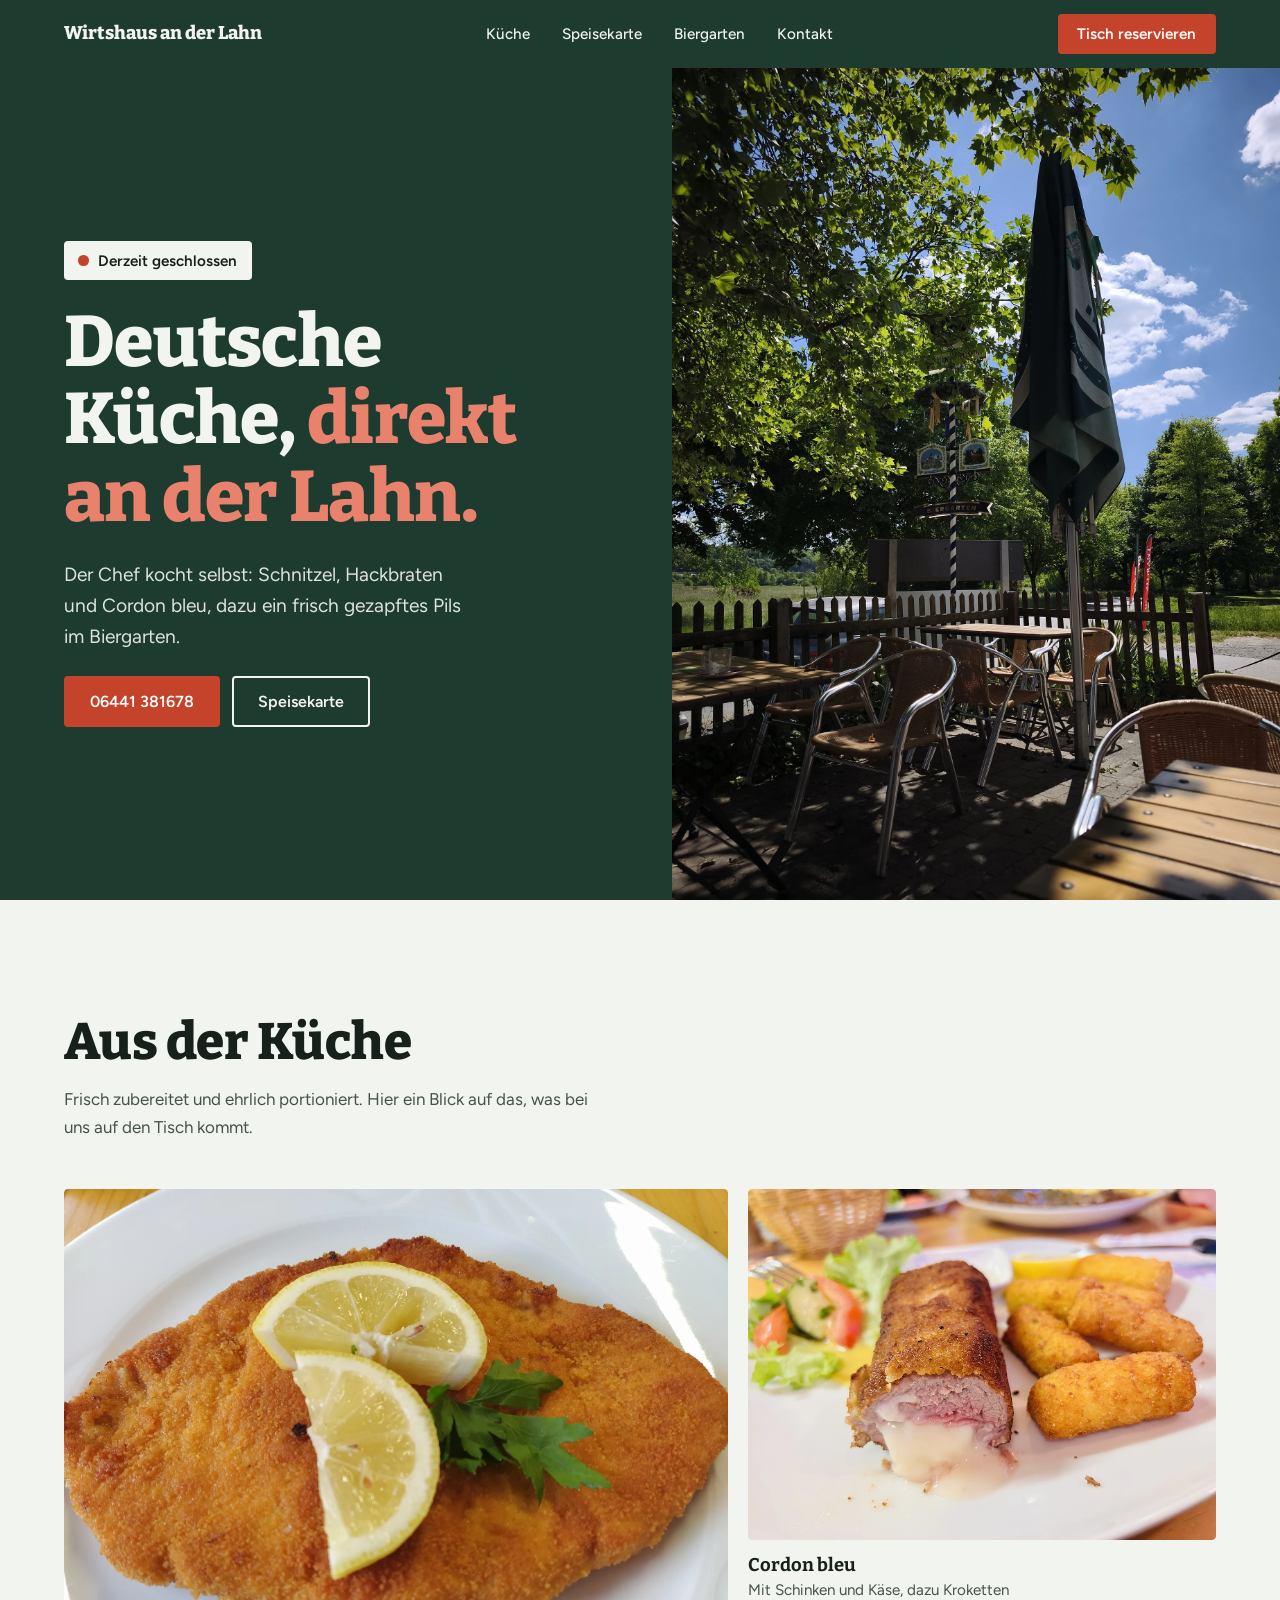
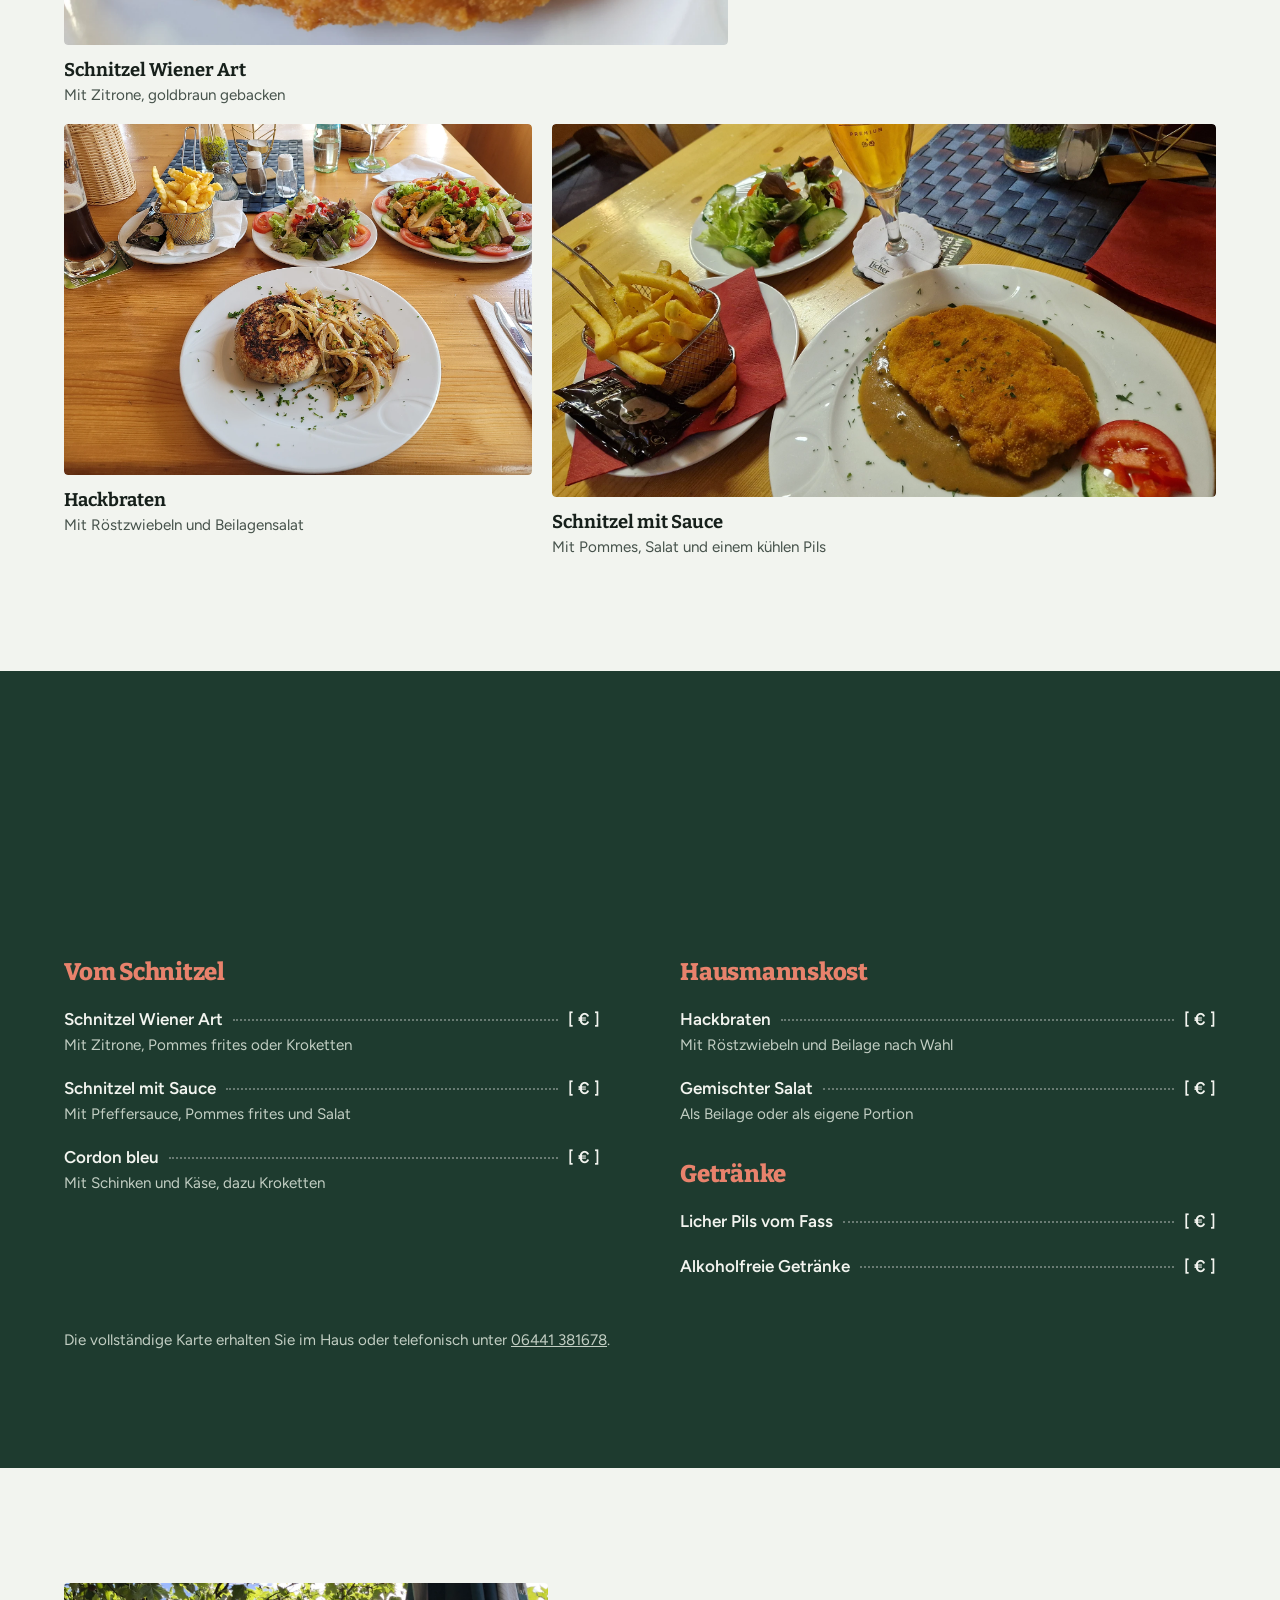
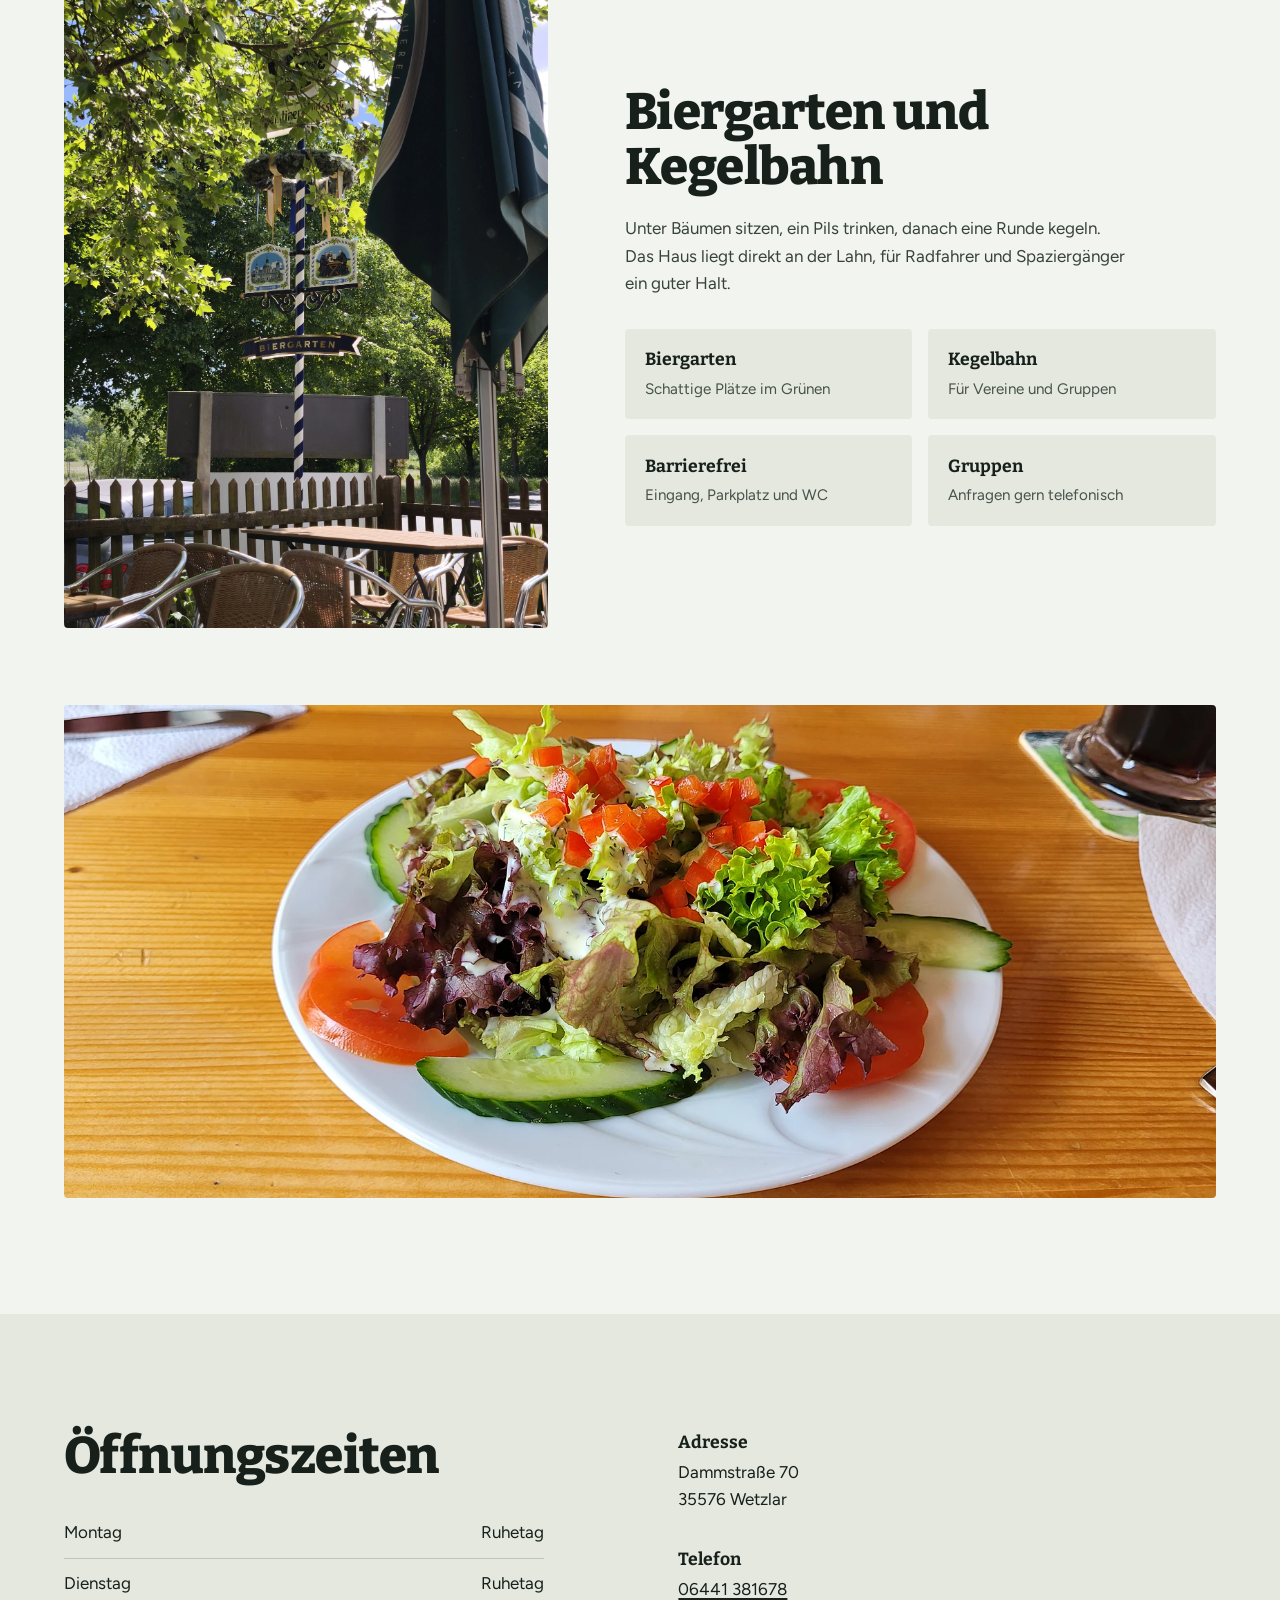
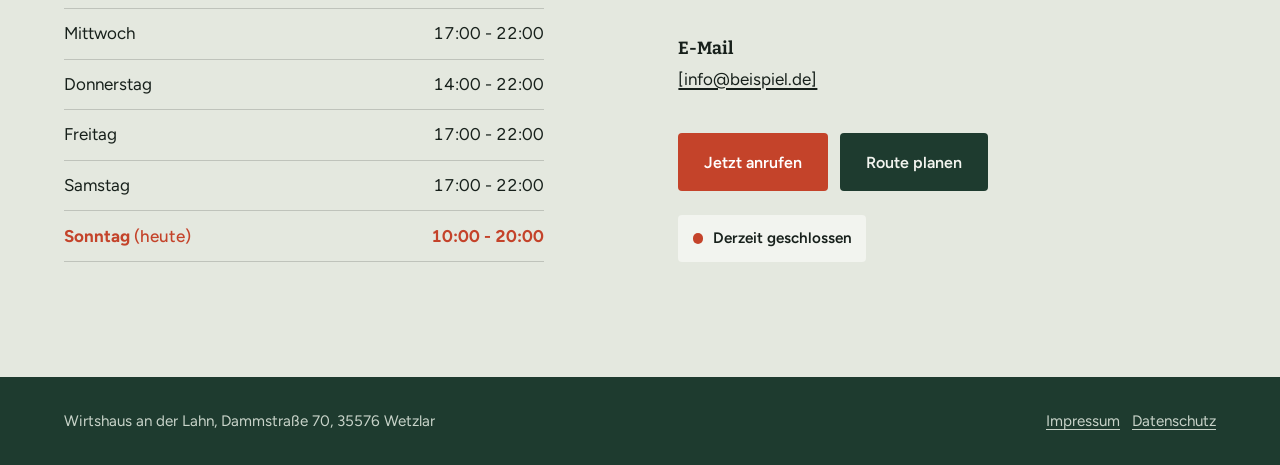
==== index.html @ 74ca462f "Vorschau-Website Wirtshaus an der Lahn Co-Authored-By: Claude Sonnet 5.5 <noreply@anthropic.com>" ====
<!DOCTYPE html>
<html lang="de">
<head>
<meta charset="utf-8">
<meta name="viewport" content="width=device-width, initial-scale=1">
<title>Wirtshaus an der Lahn | Wetzlar</title>
<meta name="description" content="Wirtshaus an der Lahn in Wetzlar: deutsche Küche, Schnitzel, Biergarten und Kegelbahn an der Dammstraße 70.">
<meta name="robots" content="noindex">
<link rel="preconnect" href="https://fonts.googleapis.com">
<link rel="preconnect" href="https://fonts.gstatic.com" crossorigin>
<link href="https://fonts.googleapis.com/css2?family=Bitter:wght@500;700;800&family=Figtree:wght@400;500;600&display=swap" rel="stylesheet">
<style>
:root{
  --tanne:#1E3B2F;
  --tanne-2:#27483A;
  --kalk:#F2F4EF;
  --kalk-2:#E4E8DF;
  --tinte:#17201B;
  --paprika:#C4432A;
  --paprika-hell:#E8826C;
  --linie:rgba(23,32,27,.18);
  --r:4px;
  --pad:clamp(1.25rem,5vw,4.5rem);
  --max:1320px;
}
*{box-sizing:border-box;margin:0;padding:0}
html{scroll-behavior:smooth;scroll-padding-top:76px}
body{font-family:'Figtree',system-ui,sans-serif;font-size:1.0625rem;line-height:1.6;color:var(--tinte);background:var(--kalk);-webkit-font-smoothing:antialiased;overflow-x:clip}
img{display:block;max-width:100%;height:auto}
a{color:inherit}
h1,h2,h3{font-family:'Bitter',Georgia,serif;font-weight:800;line-height:1.08;letter-spacing:-.01em}
.wrap{max-width:var(--max);margin:0 auto;padding-inline:var(--pad)}
:focus-visible{outline:3px solid var(--paprika);outline-offset:3px}

/* Kopfzeile */
.nav{position:fixed;inset:0 0 auto 0;z-index:50;background:var(--tanne);color:var(--kalk);height:68px;display:flex;align-items:center}
.nav .wrap{display:flex;align-items:center;justify-content:space-between;width:100%}
.brand{font-family:'Bitter',serif;font-weight:800;font-size:1.15rem;text-decoration:none;white-space:nowrap}
.nav ul{display:flex;gap:2rem;list-style:none}
.nav ul a{text-decoration:none;font-weight:500;font-size:.95rem;padding:.4rem 0;border-bottom:2px solid transparent}
.nav ul a:hover{border-color:var(--paprika-hell)}
.btn{display:inline-flex;align-items:center;gap:.5rem;font:600 1rem 'Figtree',sans-serif;text-decoration:none;white-space:nowrap;padding:.85rem 1.5rem;border-radius:var(--r);border:2px solid transparent;cursor:pointer;transition:transform .2s cubic-bezier(.16,1,.3,1),background-color .2s}
.btn:active{transform:translateY(1px) scale(.98)}
.btn-rot{background:var(--paprika);color:#fff}
.btn-rot:hover{background:#A9361F}
.btn-rand{border-color:currentColor;background:transparent}
.btn-rand:hover{background:rgba(255,255,255,.1)}
.btn-dunkel{background:var(--tanne);color:var(--kalk)}
.btn-dunkel:hover{background:var(--tanne-2)}
.nav .btn{padding:.55rem 1.1rem;font-size:.95rem}

/* Hero */
.hero{display:grid;grid-template-columns:1.05fr .95fr;min-height:100dvh;background:var(--tanne);color:var(--kalk);padding-top:68px}
.hero-text{display:flex;flex-direction:column;justify-content:center;gap:1.5rem;padding:3rem var(--pad) 3rem max(var(--pad),calc((100vw - var(--max))/2 + var(--pad)))}
.hero h1{font-size:clamp(2.6rem,5.6vw,5rem)}
.hero h1 em{font-style:normal;color:var(--paprika-hell)}
.hero p.lead{max-width:34ch;font-size:1.2rem;color:#DDE4DB}
.hero .cta{display:flex;flex-wrap:wrap;gap:.75rem}
.status{display:inline-flex;align-items:center;gap:.6rem;font-weight:600;font-size:.95rem;padding:.45rem .9rem;border-radius:var(--r);background:var(--kalk);color:var(--tinte);width:fit-content}
.status i{width:.65rem;height:.65rem;border-radius:50%;background:#7a7f7c}
.status.auf i{background:#1F8A4C}
.status.zu i{background:var(--paprika)}
.hero-bild{position:relative;min-height:60vh}
.hero-bild img{position:absolute;inset:0;width:100%;height:100%;object-fit:cover;object-position:50% 40%}

/* Sektionen */
section{padding-block:clamp(4rem,9vw,8rem)}
.kopf{max-width:40rem;margin-bottom:3rem}
.kopf h2{font-size:clamp(2rem,4vw,3.25rem)}
.kopf p{margin-top:1rem;color:#46524B;max-width:48ch}

/* Küche */
.kueche-grid{display:grid;grid-template-columns:repeat(12,1fr);gap:1.25rem}
.kueche-grid figure{margin:0}
.kueche-grid img{width:100%;height:100%;object-fit:cover;border-radius:var(--r)}
.k1{grid-column:1/8}
.k2{grid-column:8/13;margin-top:4rem}
.k3{grid-column:1/6}
.k4{grid-column:6/13;margin-top:-3rem}
.kueche-grid .bild{aspect-ratio:4/3;overflow:hidden;border-radius:var(--r)}
.k1 .bild{aspect-ratio:16/11}
.k4 .bild{aspect-ratio:16/9}
.kueche-grid figcaption{padding-top:.7rem;font-family:'Bitter',serif;font-weight:700;font-size:1.15rem}
.kueche-grid figcaption span{display:block;font:400 .95rem 'Figtree',sans-serif;color:#46524B}

/* Karte */
.karte{background:var(--tanne);color:var(--kalk)}
.karte .kopf p{color:#CBD5CB}
.karte-cols{display:grid;grid-template-columns:1fr 1fr;gap:3rem 5rem}
.karte h3{font-size:1.5rem;color:var(--paprika-hell);margin-bottom:1.25rem}
.karte ul{list-style:none;display:grid;gap:1.1rem}
.karte li{display:grid;grid-template-columns:auto 1fr auto;column-gap:.6rem;align-items:baseline}
.karte li b{font-weight:600}
.karte li .dots{border-bottom:2px dotted rgba(242,244,239,.35);transform:translateY(-4px)}
.karte li .preis{font-weight:600;white-space:nowrap}
.karte li small{grid-column:1/-1;color:#C2CEC3;font-size:.95rem}
.karte .hinweis{margin-top:3rem;color:#C2CEC3;font-size:.95rem}

/* Biergarten */
.draussen-grid{display:grid;grid-template-columns:.9fr 1.1fr;gap:clamp(2rem,6vw,6rem);align-items:center}
.draussen-grid img{width:100%;aspect-ratio:3/4;object-fit:cover;border-radius:var(--r)}
.draussen h2{font-size:clamp(2rem,4vw,3.25rem);margin-bottom:1.25rem}
.draussen p{max-width:46ch;color:#37433C}
.punkte{display:grid;grid-template-columns:1fr 1fr;gap:1rem;margin-top:2rem}
.punkte div{background:var(--kalk-2);padding:1.1rem 1.25rem;border-radius:var(--r)}
.punkte b{display:block;font-family:'Bitter',serif;font-size:1.1rem}
.punkte span{font-size:.95rem;color:#46524B}
.band{margin-top:clamp(3rem,6vw,5rem)}
.band img{width:100%;aspect-ratio:21/9;object-fit:cover;border-radius:var(--r)}

/* Kontakt */
.kontakt{background:var(--kalk-2)}
.kontakt-grid{display:grid;grid-template-columns:1fr 1fr;gap:clamp(2rem,6vw,6rem)}
.kontakt h2{font-size:clamp(2rem,4vw,3.25rem);margin-bottom:1.5rem}
.zeiten{width:100%;border-collapse:collapse;max-width:30rem}
.zeiten td{padding:.7rem 0;border-bottom:1px solid var(--linie)}
.zeiten td:last-child{text-align:right;font-variant-numeric:tabular-nums}
.zeiten tr.heute td{font-weight:700;color:var(--paprika)}
.zeiten tr.heute td:first-child::after{content:' (heute)';font-weight:500}
.adresse{font-style:normal;display:grid;gap:1.5rem}
.adresse .zeile b{display:block;font-family:'Bitter',serif;font-size:1.1rem;margin-bottom:.15rem}
.adresse a:not(.btn){text-decoration-thickness:2px;text-underline-offset:3px}
.adresse .cta{display:flex;flex-wrap:wrap;gap:.75rem;margin-top:.5rem}

footer{background:var(--tanne);color:#C8D3C9;padding-block:2rem;font-size:.95rem}
footer .wrap{display:flex;flex-wrap:wrap;gap:1rem 2rem;justify-content:space-between}
footer a{text-underline-offset:3px}

/* Rechtstexte als Overlay */
.legal{display:none;position:fixed;inset:0;z-index:80;background:var(--kalk);overflow:auto;padding:5rem var(--pad)}
.legal:target{display:block}
.legal article{max-width:44rem;margin:0 auto}
.legal h2{font-size:2rem;margin-bottom:1rem}
.legal p{margin-bottom:.9rem}
.legal .zu{position:fixed;top:1rem;right:var(--pad)}
.todo{background:#FFF1D6;border:2px dashed #B7791F;padding:.8rem 1rem;border-radius:var(--r);margin-bottom:1.25rem}

/* Bewegung */
@media (prefers-reduced-motion:no-preference){
  .rv{opacity:0;transform:translateY(24px);transition:opacity .7s cubic-bezier(.16,1,.3,1),transform .7s cubic-bezier(.16,1,.3,1)}
  .rv.an{opacity:1;transform:none}
}

@media (max-width:900px){
  .nav ul{display:none}
  .hero{grid-template-columns:1fr;min-height:0}
  .hero-text{padding:2.5rem var(--pad)}
  .hero-bild{min-height:0;aspect-ratio:4/5}
  .kueche-grid{display:flex;flex-direction:column;gap:2rem}
  .k2,.k4{margin-top:0}
  .karte-cols,.draussen-grid,.kontakt-grid{grid-template-columns:1fr}
  .draussen-grid img{aspect-ratio:4/5}
  .band img{aspect-ratio:16/9}
}
@media (max-width:480px){
  .punkte{grid-template-columns:1fr}
  .brand{font-size:1rem}
}
</style>
</head>
<body>

<header class="nav">
  <div class="wrap">
    <a class="brand" href="#top">Wirtshaus an der Lahn</a>
    <nav aria-label="Hauptnavigation">
      <ul>
        <li><a href="#kueche">Küche</a></li>
        <li><a href="#speisekarte">Speisekarte</a></li>
        <li><a href="#draussen">Biergarten</a></li>
        <li><a href="#kontakt">Kontakt</a></li>
      </ul>
    </nav>
    <a class="btn btn-rot" href="tel:+496441381678">Tisch reservieren</a>
  </div>
</header>

<main id="top">
  <section class="hero" style="padding-block:0;padding-top:68px">
    <div class="hero-text">
      <span class="status" data-live><i></i><span>Öffnungszeiten werden geladen</span></span>
      <h1>Deutsche Küche, <em>direkt an der Lahn.</em></h1>
      <p class="lead">Der Chef kocht selbst: Schnitzel, Hackbraten und Cordon bleu, dazu ein frisch gezapftes Pils im Biergarten.</p>
      <div class="cta">
        <a class="btn btn-rot" href="tel:+496441381678">06441 381678</a>
        <a class="btn btn-rand" href="#speisekarte">Speisekarte</a>
      </div>
    </div>
    <div class="hero-bild">
      <img src="images/biergarten-hero.webp" alt="Biergarten des Wirtshauses mit Maibaum, Sonnenschirm und Holztischen unter Bäumen" width="1800" height="2400" fetchpriority="high">
    </div>
  </section>

  <section id="kueche">
    <div class="wrap">
      <div class="kopf rv">
        <h2>Aus der Küche</h2>
        <p>Frisch zubereitet und ehrlich portioniert. Hier ein Blick auf das, was bei uns auf den Tisch kommt.</p>
      </div>
      <div class="kueche-grid">
        <figure class="k1 rv"><div class="bild"><img src="images/schnitzel-zitrone.webp" alt="Paniertes Schnitzel mit Zitrone und Petersilie" width="1700" height="1275" loading="lazy"></div>
          <figcaption>Schnitzel Wiener Art<span>Mit Zitrone, goldbraun gebacken</span></figcaption></figure>
        <figure class="k2 rv"><div class="bild"><img src="images/cordon-bleu.webp" alt="Cordon bleu mit Kroketten und Salat" width="1700" height="1275" loading="lazy"></div>
          <figcaption>Cordon bleu<span>Mit Schinken und Käse, dazu Kroketten</span></figcaption></figure>
        <figure class="k3 rv"><div class="bild"><img src="images/hackbraten.webp" alt="Hackbraten mit Röstzwiebeln, Pommes und Salat" width="1700" height="1275" loading="lazy"></div>
          <figcaption>Hackbraten<span>Mit Röstzwiebeln und Beilagensalat</span></figcaption></figure>
        <figure class="k4 rv"><div class="bild"><img src="images/tisch.webp" alt="Gedeckter Holztisch mit Schnitzel in Sauce, Pommes, Salat und Pils" width="1900" height="1070" loading="lazy"></div>
          <figcaption>Schnitzel mit Sauce<span>Mit Pommes, Salat und einem kühlen Pils</span></figcaption></figure>
      </div>
    </div>
  </section>

  <section id="speisekarte" class="karte">
    <div class="wrap">
      <div class="kopf rv">
        <h2>Speisekarte</h2>
        <p>Ein Auszug aus der Karte. Preise und Tagesgerichte tragen wir nach der aktuellen Karte ein.</p>
      </div>
      <div class="karte-cols">
        <div class="rv">
          <h3>Vom Schnitzel</h3>
          <ul>
            <li><b>Schnitzel Wiener Art</b><span class="dots"></span><span class="preis">[ € ]</span><small>Mit Zitrone, Pommes frites oder Kroketten</small></li>
            <li><b>Schnitzel mit Sauce</b><span class="dots"></span><span class="preis">[ € ]</span><small>Mit Pfeffersauce, Pommes frites und Salat</small></li>
            <li><b>Cordon bleu</b><span class="dots"></span><span class="preis">[ € ]</span><small>Mit Schinken und Käse, dazu Kroketten</small></li>
          </ul>
        </div>
        <div class="rv">
          <h3>Hausmannskost</h3>
          <ul>
            <li><b>Hackbraten</b><span class="dots"></span><span class="preis">[ € ]</span><small>Mit Röstzwiebeln und Beilage nach Wahl</small></li>
            <li><b>Gemischter Salat</b><span class="dots"></span><span class="preis">[ € ]</span><small>Als Beilage oder als eigene Portion</small></li>
          </ul>
          <h3 style="margin-top:2.25rem">Getränke</h3>
          <ul>
            <li><b>Licher Pils vom Fass</b><span class="dots"></span><span class="preis">[ € ]</span></li>
            <li><b>Alkoholfreie Getränke</b><span class="dots"></span><span class="preis">[ € ]</span></li>
          </ul>
        </div>
      </div>
      <p class="hinweis rv">Die vollständige Karte erhalten Sie im Haus oder telefonisch unter <a href="tel:+496441381678">06441 381678</a>.</p>
    </div>
  </section>

  <section id="draussen" class="draussen">
    <div class="wrap">
      <div class="draussen-grid">
        <div class="rv"><img src="images/biergarten-maibaum.webp" alt="Maibaum im Biergarten unter grünen Bäumen" width="1400" height="1867" loading="lazy"></div>
        <div class="rv">
          <h2>Biergarten und Kegelbahn</h2>
          <p>Unter Bäumen sitzen, ein Pils trinken, danach eine Runde kegeln. Das Haus liegt direkt an der Lahn, für Radfahrer und Spaziergänger ein guter Halt.</p>
          <div class="punkte">
            <div><b>Biergarten</b><span>Schattige Plätze im Grünen</span></div>
            <div><b>Kegelbahn</b><span>Für Vereine und Gruppen</span></div>
            <div><b>Barrierefrei</b><span>Eingang, Parkplatz und WC</span></div>
            <div><b>Gruppen</b><span>Anfragen gern telefonisch</span></div>
          </div>
        </div>
      </div>
      <div class="band rv"><img src="images/salat.webp" alt="Frischer gemischter Salat auf einem Holztisch" width="1700" height="766" loading="lazy"></div>
    </div>
  </section>

  <section id="kontakt" class="kontakt">
    <div class="wrap kontakt-grid">
      <div class="rv">
        <h2>Öffnungszeiten</h2>
        <table class="zeiten" id="zeiten">
          <tr data-day="1"><td>Montag</td><td>Ruhetag</td></tr>
          <tr data-day="2"><td>Dienstag</td><td>Ruhetag</td></tr>
          <tr data-day="3" data-slots="17:00-22:00"><td>Mittwoch</td><td>17:00 - 22:00</td></tr>
          <tr data-day="4" data-slots="14:00-22:00"><td>Donnerstag</td><td>14:00 - 22:00</td></tr>
          <tr data-day="5" data-slots="17:00-22:00"><td>Freitag</td><td>17:00 - 22:00</td></tr>
          <tr data-day="6" data-slots="17:00-22:00"><td>Samstag</td><td>17:00 - 22:00</td></tr>
          <tr data-day="0" data-slots="10:00-20:00"><td>Sonntag</td><td>10:00 - 20:00</td></tr>
        </table>
      </div>
      <address class="adresse rv">
        <div class="zeile"><b>Adresse</b>Dammstraße 70<br>35576 Wetzlar</div>
        <div class="zeile"><b>Telefon</b><a href="tel:+496441381678">06441 381678</a></div>
        <div class="zeile"><b>E-Mail</b><a href="mailto:[info@beispiel.de]">[info@beispiel.de]</a></div>
        <div class="cta">
          <a class="btn btn-rot" href="tel:+496441381678">Jetzt anrufen</a>
          <a class="btn btn-dunkel" href="https://www.google.com/maps/search/?api=1&query=Wirtshaus+an+der+Lahn+Dammstra%C3%9Fe+70+35576+Wetzlar" target="_blank" rel="noopener">Route planen</a>
        </div>
        <span class="status" data-live><i></i><span>Öffnungszeiten werden geladen</span></span>
      </address>
    </div>
  </section>
</main>

<footer>
  <div class="wrap">
    <span>Wirtshaus an der Lahn, Dammstraße 70, 35576 Wetzlar</span>
    <span><a href="#impressum">Impressum</a> &nbsp; <a href="#datenschutz">Datenschutz</a></span>
  </div>
</footer>

<div class="legal" id="impressum">
  <a class="btn btn-dunkel zu" href="#top">Schließen</a>
  <article>
    <h2>Impressum</h2>
    <p class="todo">Platzhalter. Angaben vom Betreiber einsetzen.</p>
    <p>Wirtshaus an der Lahn<br>[Inhaber / Betreiber]<br>Dammstraße 70<br>35576 Wetzlar</p>
    <p>Telefon: 06441 381678<br>E-Mail: [E-Mail]</p>
    <p>Umsatzsteuer-ID: [USt-IdNr.]</p>
  </article>
</div>
<div class="legal" id="datenschutz">
  <a class="btn btn-dunkel zu" href="#top">Schließen</a>
  <article>
    <h2>Datenschutz</h2>
    <p class="todo">Platzhalter. Vor Veröffentlichung rechtlich prüfen lassen.</p>
    <p>Diese Seite setzt keine Cookies, bindet keine Karten oder Social-Media-Inhalte ein und nutzt keine Analyse-Werkzeuge. Schriften werden von Google Fonts geladen, dabei wird Ihre IP-Adresse an Google übertragen.</p>
    <p>Verantwortlich: [Inhaber / Betreiber], Dammstraße 70, 35576 Wetzlar.</p>
  </article>
</div>

<script>
(function(){
  var rows=document.querySelectorAll('#zeiten tr[data-day]');
  var now=new Date(), day=now.getDay(), mins=now.getHours()*60+now.getMinutes();
  function toMin(s){var p=s.split(':');return +p[0]*60+ +p[1];}
  var offen=false, bis='';
  rows.forEach(function(r){
    if(+r.dataset.day!==day)return;
    r.classList.add('heute');
    (r.dataset.slots||'').split(',').filter(Boolean).forEach(function(s){
      var a=s.split('-');
      if(mins>=toMin(a[0])&&mins<toMin(a[1])){offen=true;bis=a[1];}
    });
  });
  document.querySelectorAll('[data-live]').forEach(function(el){
    el.classList.add(offen?'auf':'zu');
    el.querySelector('span').textContent=offen?('Jetzt geöffnet, bis '+bis+' Uhr'):'Derzeit geschlossen';
  });
  var io=new IntersectionObserver(function(es){
    es.forEach(function(e){if(e.isIntersecting){e.target.classList.add('an');io.unobserve(e.target);}});
  },{threshold:.12});
  document.querySelectorAll('.rv').forEach(function(el){io.observe(el);});
})();
</script>
</body>
</html>
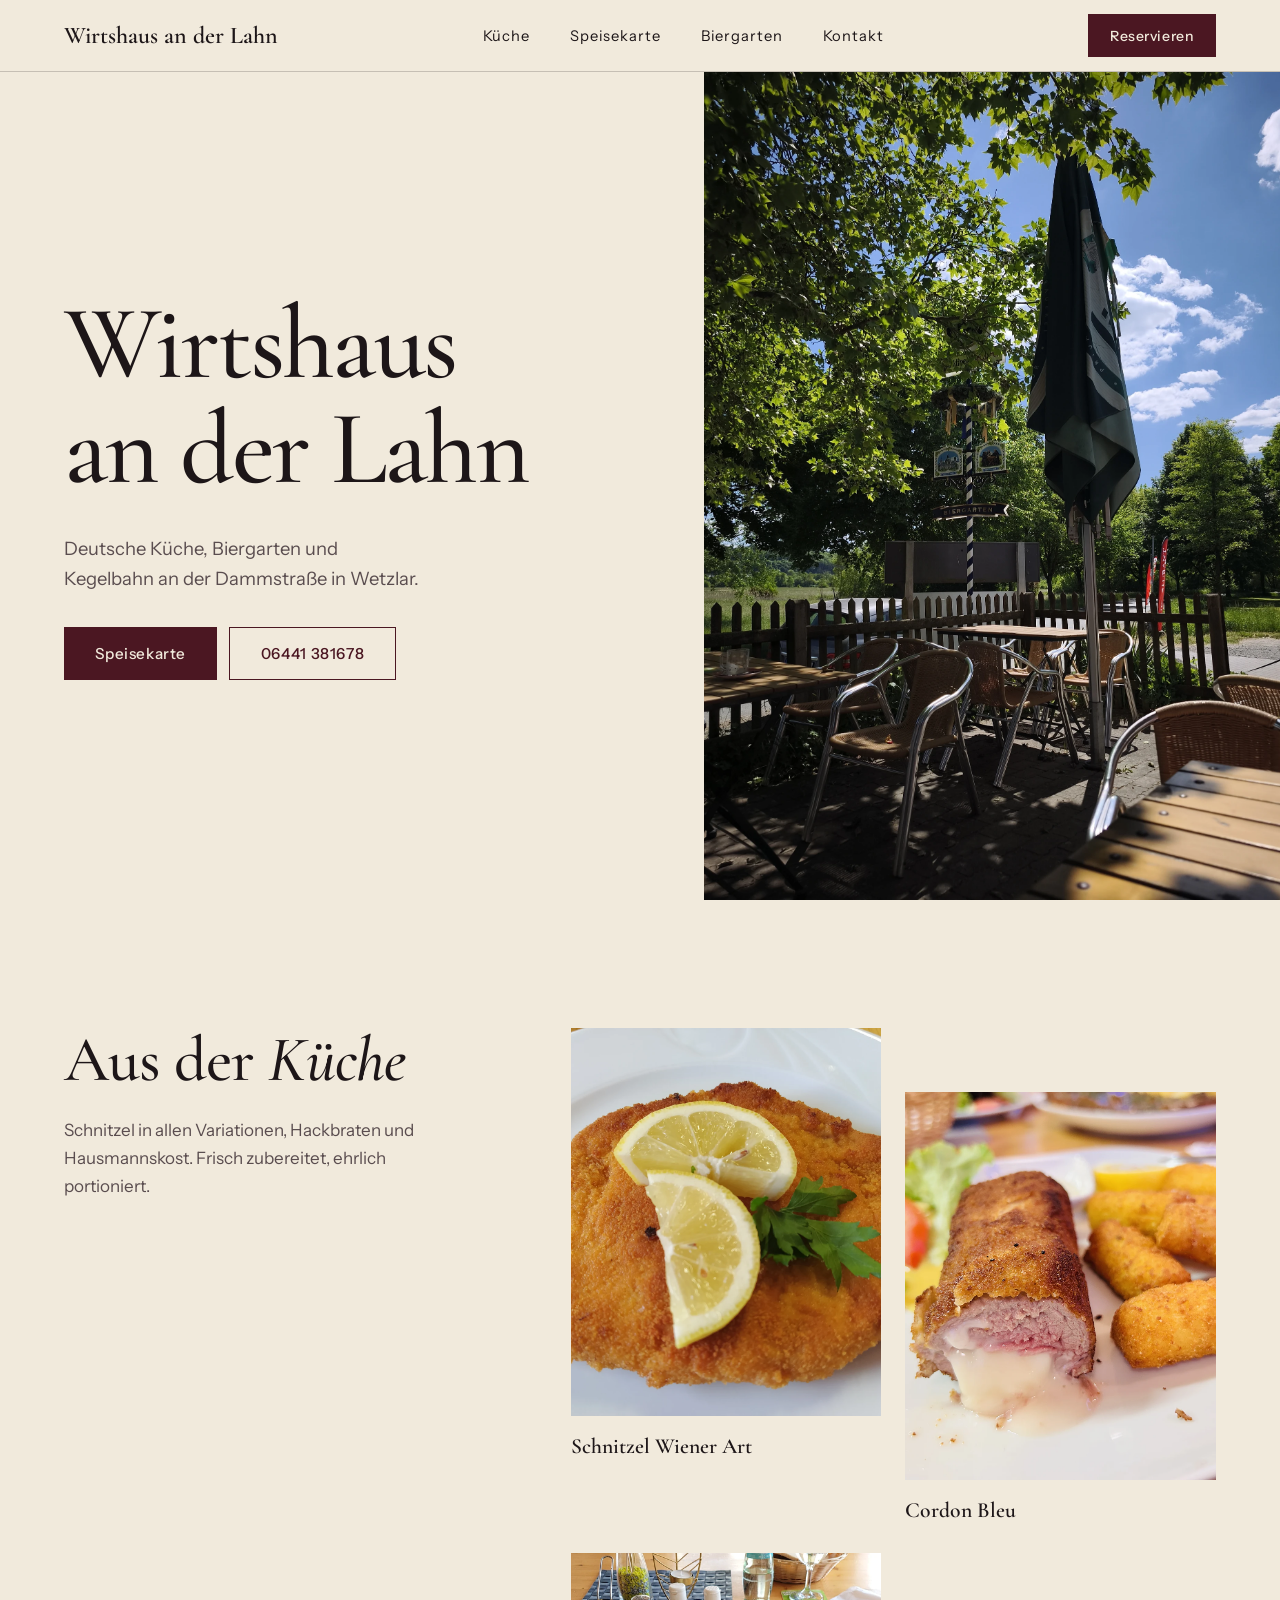
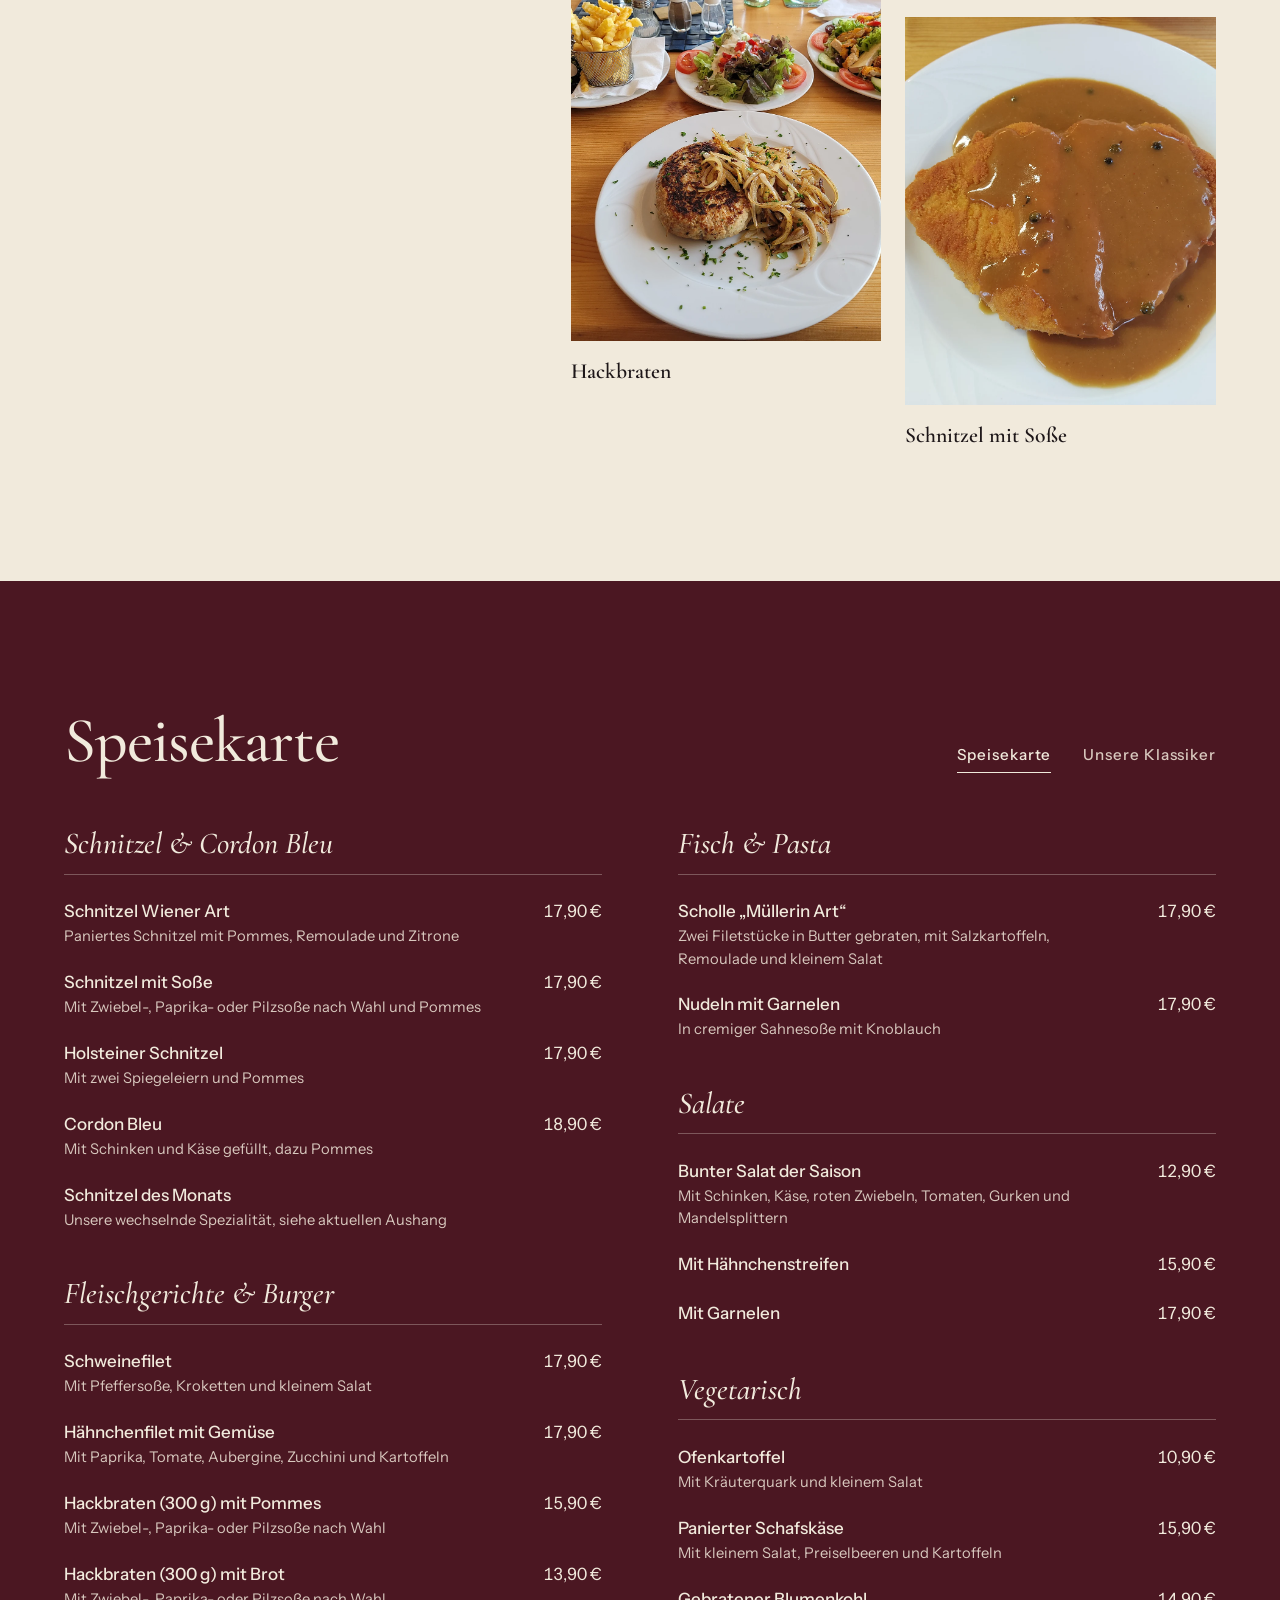
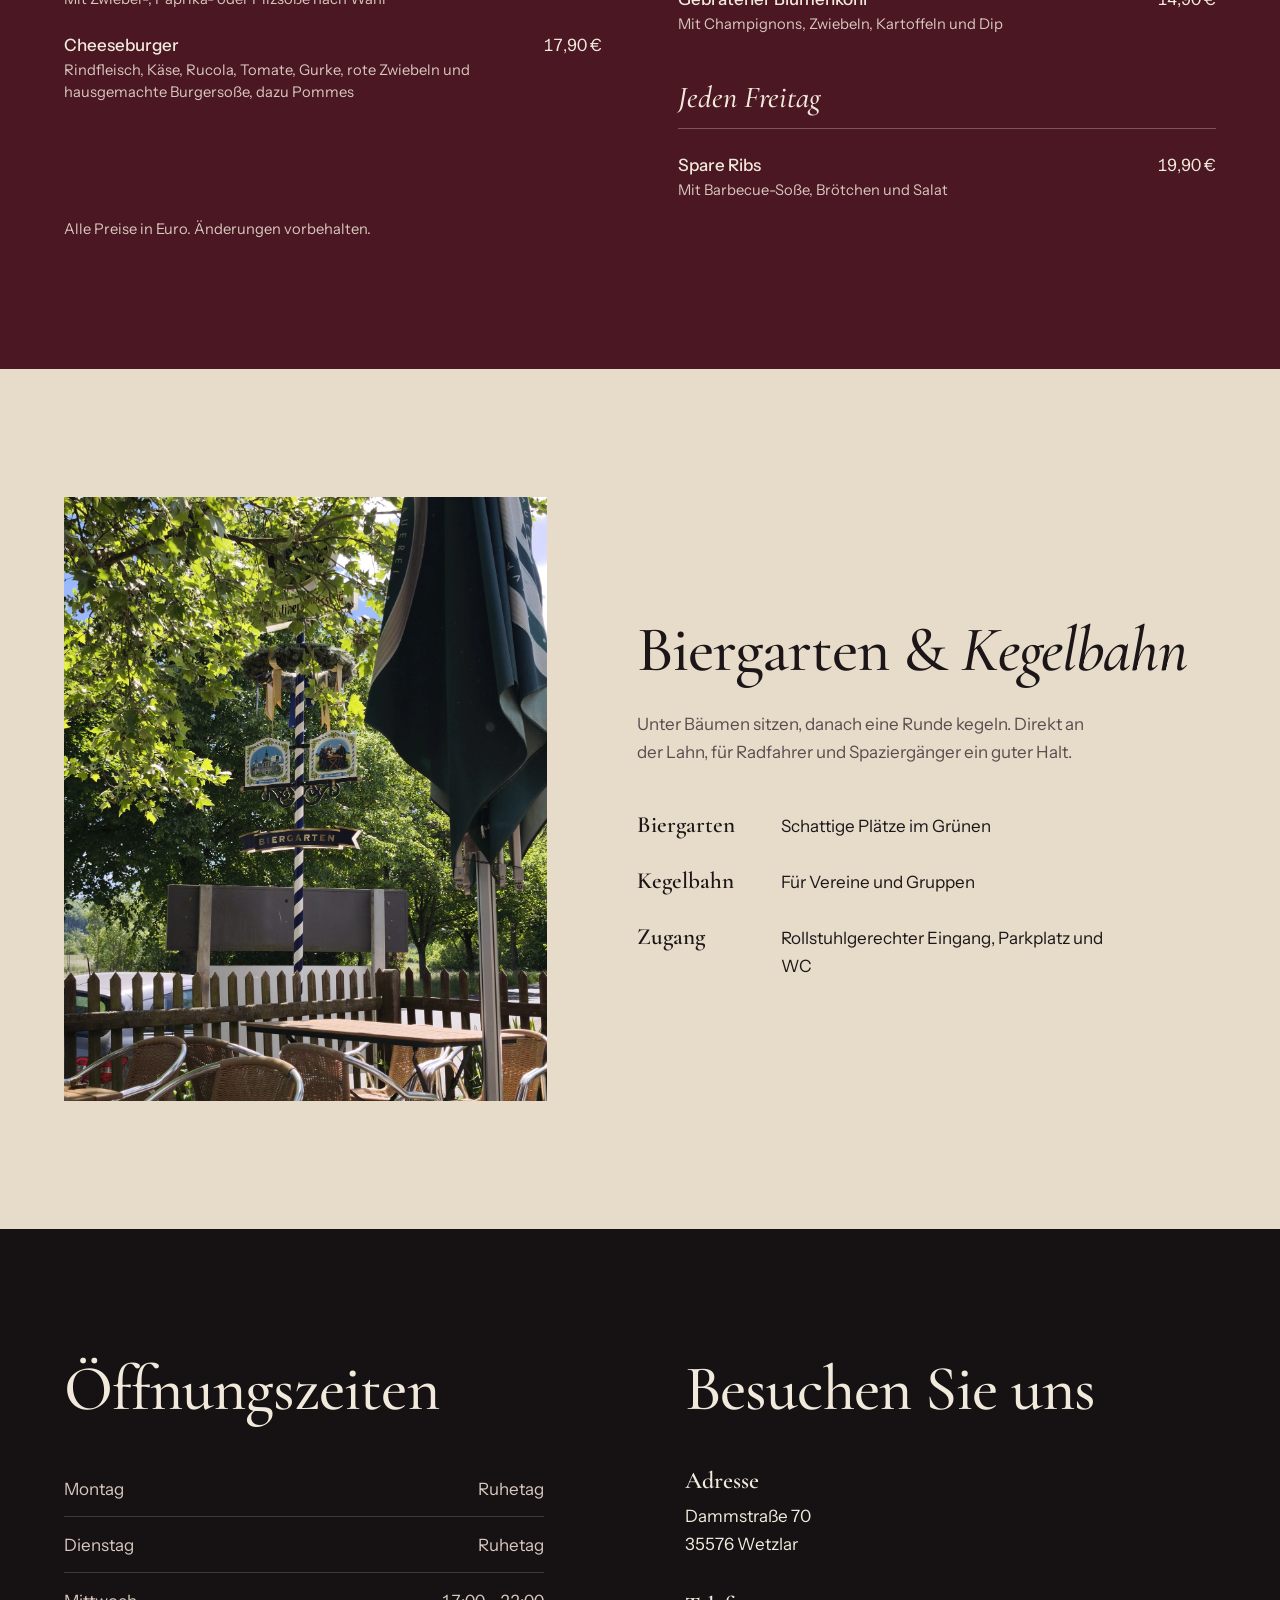
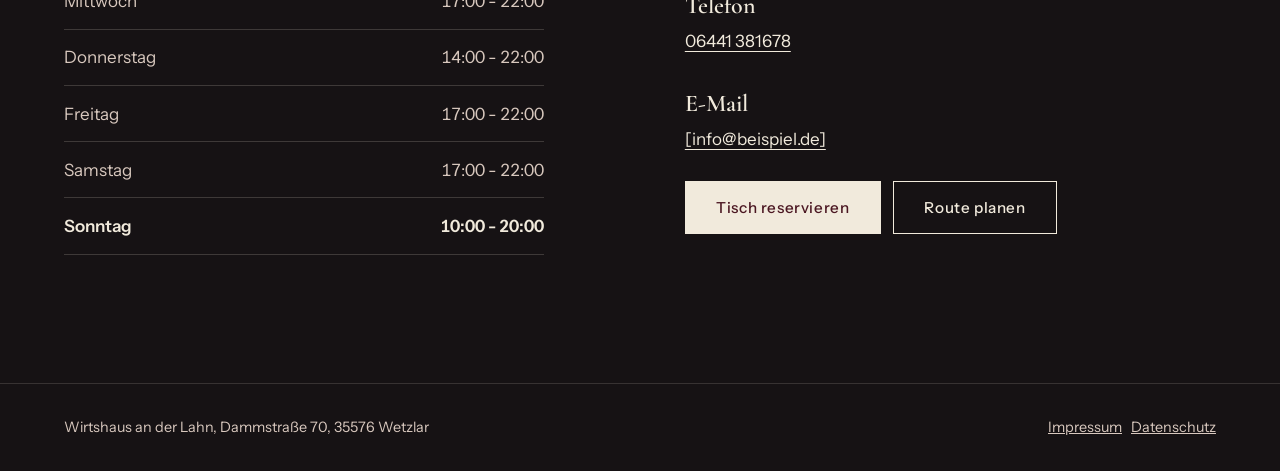
==== commit d1d0fa67: "Neues Design in Bordeaux und Creme, echte Speisekarte mit Preisen Co-Authored-By: Claude Sonnet 5.5 " ====
--- a/index.html
+++ b/index.html
@@ -8,153 +8,148 @@
 <meta name="robots" content="noindex">
 <link rel="preconnect" href="https://fonts.googleapis.com">
 <link rel="preconnect" href="https://fonts.gstatic.com" crossorigin>
-<link href="https://fonts.googleapis.com/css2?family=Bitter:wght@500;700;800&family=Figtree:wght@400;500;600&display=swap" rel="stylesheet">
+<link href="https://fonts.googleapis.com/css2?family=Cormorant+Garamond:ital,wght@0,500;0,600;1,500&family=Instrument+Sans:wght@400;500;600&display=swap" rel="stylesheet">
 <style>
 :root{
-  --tanne:#1E3B2F;
-  --tanne-2:#27483A;
-  --kalk:#F2F4EF;
-  --kalk-2:#E4E8DF;
-  --tinte:#17201B;
-  --paprika:#C4432A;
-  --paprika-hell:#E8826C;
-  --linie:rgba(23,32,27,.18);
-  --r:4px;
-  --pad:clamp(1.25rem,5vw,4.5rem);
-  --max:1320px;
+  --creme:#F1EADC;
+  --creme-2:#E6DCC9;
+  --bordeaux:#4B1722;
+  --bordeaux-2:#5C2230;
+  --schwarz:#161214;
+  --tinte:#1D1618;
+  --gedaempft:#5A4D4F;
+  --auf-dunkel:#D8C8BE;
+  --linie:rgba(29,22,24,.2);
+  --pad:clamp(1.25rem,5vw,5rem);
+  --max:1360px;
 }
 *{box-sizing:border-box;margin:0;padding:0}
-html{scroll-behavior:smooth;scroll-padding-top:76px}
-body{font-family:'Figtree',system-ui,sans-serif;font-size:1.0625rem;line-height:1.6;color:var(--tinte);background:var(--kalk);-webkit-font-smoothing:antialiased;overflow-x:clip}
+html{scroll-behavior:smooth;scroll-padding-top:72px}
+body{font-family:'Instrument Sans',sans-serif;font-size:1.0625rem;line-height:1.65;color:var(--tinte);background:var(--creme);-webkit-font-smoothing:antialiased;overflow-x:clip}
 img{display:block;max-width:100%;height:auto}
 a{color:inherit}
-h1,h2,h3{font-family:'Bitter',Georgia,serif;font-weight:800;line-height:1.08;letter-spacing:-.01em}
+h1,h2,h3{font-family:'Cormorant Garamond',serif;font-weight:500;line-height:1}
 .wrap{max-width:var(--max);margin:0 auto;padding-inline:var(--pad)}
-:focus-visible{outline:3px solid var(--paprika);outline-offset:3px}
-
-/* Kopfzeile */
-.nav{position:fixed;inset:0 0 auto 0;z-index:50;background:var(--tanne);color:var(--kalk);height:68px;display:flex;align-items:center}
+:focus-visible{outline:2px solid var(--bordeaux);outline-offset:3px}
+.dunkel :focus-visible{outline-color:var(--creme)}
+
+/* Knöpfe: scharfkantig */
+.btn{display:inline-flex;align-items:center;font:500 .95rem 'Instrument Sans',sans-serif;letter-spacing:.04em;text-decoration:none;white-space:nowrap;padding:1rem 1.9rem;border:1px solid var(--bordeaux);background:var(--bordeaux);color:var(--creme);cursor:pointer;transition:background-color .25s,color .25s,transform .2s cubic-bezier(.16,1,.3,1)}
+.btn:hover{background:transparent;color:var(--bordeaux)}
+.btn:active{transform:translateY(1px)}
+.btn.zwei{background:transparent;color:var(--bordeaux)}
+.btn.zwei:hover{background:var(--bordeaux);color:var(--creme)}
+.dunkel .btn{background:var(--creme);color:var(--bordeaux);border-color:var(--creme)}
+.dunkel .btn:hover{background:transparent;color:var(--creme)}
+.dunkel .btn.zwei{background:transparent;color:var(--creme)}
+.dunkel .btn.zwei:hover{background:var(--creme);color:var(--bordeaux)}
+
+/* Kopf */
+.nav{position:fixed;inset:0 0 auto 0;z-index:50;height:72px;background:var(--creme);border-bottom:1px solid var(--linie);display:flex;align-items:center}
 .nav .wrap{display:flex;align-items:center;justify-content:space-between;width:100%}
-.brand{font-family:'Bitter',serif;font-weight:800;font-size:1.15rem;text-decoration:none;white-space:nowrap}
-.nav ul{display:flex;gap:2rem;list-style:none}
-.nav ul a{text-decoration:none;font-weight:500;font-size:.95rem;padding:.4rem 0;border-bottom:2px solid transparent}
-.nav ul a:hover{border-color:var(--paprika-hell)}
-.btn{display:inline-flex;align-items:center;gap:.5rem;font:600 1rem 'Figtree',sans-serif;text-decoration:none;white-space:nowrap;padding:.85rem 1.5rem;border-radius:var(--r);border:2px solid transparent;cursor:pointer;transition:transform .2s cubic-bezier(.16,1,.3,1),background-color .2s}
-.btn:active{transform:translateY(1px) scale(.98)}
-.btn-rot{background:var(--paprika);color:#fff}
-.btn-rot:hover{background:#A9361F}
-.btn-rand{border-color:currentColor;background:transparent}
-.btn-rand:hover{background:rgba(255,255,255,.1)}
-.btn-dunkel{background:var(--tanne);color:var(--kalk)}
-.btn-dunkel:hover{background:var(--tanne-2)}
-.nav .btn{padding:.55rem 1.1rem;font-size:.95rem}
+.brand{font-family:'Cormorant Garamond',serif;font-weight:600;font-size:1.5rem;text-decoration:none;white-space:nowrap}
+.nav ul{display:flex;gap:2.5rem;list-style:none}
+.nav ul a{text-decoration:none;font-size:.92rem;letter-spacing:.06em;padding:.4rem 0;border-bottom:1px solid transparent;transition:border-color .2s}
+.nav ul a:hover{border-color:var(--bordeaux)}
+.nav .btn{padding:.7rem 1.3rem;font-size:.88rem}
 
 /* Hero */
-.hero{display:grid;grid-template-columns:1.05fr .95fr;min-height:100dvh;background:var(--tanne);color:var(--kalk);padding-top:68px}
-.hero-text{display:flex;flex-direction:column;justify-content:center;gap:1.5rem;padding:3rem var(--pad) 3rem max(var(--pad),calc((100vw - var(--max))/2 + var(--pad)))}
-.hero h1{font-size:clamp(2.6rem,5.6vw,5rem)}
-.hero h1 em{font-style:normal;color:var(--paprika-hell)}
-.hero p.lead{max-width:34ch;font-size:1.2rem;color:#DDE4DB}
+.hero{display:grid;grid-template-columns:1.1fr .9fr;min-height:100dvh;padding-top:72px}
+.hero-text{display:flex;flex-direction:column;justify-content:center;gap:2rem;padding:3rem var(--pad) 3rem max(var(--pad),calc((100vw - var(--max))/2 + var(--pad)))}
+.hero h1{font-size:clamp(3.4rem,8.2vw,8rem);letter-spacing:-.025em;font-weight:500}
+.hero h1 span{display:block}
+.hero p{max-width:30ch;font-size:1.15rem;color:var(--gedaempft)}
 .hero .cta{display:flex;flex-wrap:wrap;gap:.75rem}
-.status{display:inline-flex;align-items:center;gap:.6rem;font-weight:600;font-size:.95rem;padding:.45rem .9rem;border-radius:var(--r);background:var(--kalk);color:var(--tinte);width:fit-content}
-.status i{width:.65rem;height:.65rem;border-radius:50%;background:#7a7f7c}
-.status.auf i{background:#1F8A4C}
-.status.zu i{background:var(--paprika)}
 .hero-bild{position:relative;min-height:60vh}
 .hero-bild img{position:absolute;inset:0;width:100%;height:100%;object-fit:cover;object-position:50% 40%}
 
-/* Sektionen */
-section{padding-block:clamp(4rem,9vw,8rem)}
-.kopf{max-width:40rem;margin-bottom:3rem}
-.kopf h2{font-size:clamp(2rem,4vw,3.25rem)}
-.kopf p{margin-top:1rem;color:#46524B;max-width:48ch}
+section{padding-block:clamp(5rem,10vw,9rem)}
+h2{font-size:clamp(2.6rem,5vw,4.5rem);letter-spacing:-.015em}
+h2 em{font-style:italic}
 
 /* Küche */
-.kueche-grid{display:grid;grid-template-columns:repeat(12,1fr);gap:1.25rem}
-.kueche-grid figure{margin:0}
-.kueche-grid img{width:100%;height:100%;object-fit:cover;border-radius:var(--r)}
-.k1{grid-column:1/8}
-.k2{grid-column:8/13;margin-top:4rem}
-.k3{grid-column:1/6}
-.k4{grid-column:6/13;margin-top:-3rem}
-.kueche-grid .bild{aspect-ratio:4/3;overflow:hidden;border-radius:var(--r)}
-.k1 .bild{aspect-ratio:16/11}
-.k4 .bild{aspect-ratio:16/9}
-.kueche-grid figcaption{padding-top:.7rem;font-family:'Bitter',serif;font-weight:700;font-size:1.15rem}
-.kueche-grid figcaption span{display:block;font:400 .95rem 'Figtree',sans-serif;color:#46524B}
+.kueche-grid{display:grid;grid-template-columns:.8fr 1.2fr;gap:clamp(2rem,6vw,6rem);align-items:start}
+.kueche-text{position:sticky;top:120px}
+.kueche-text p{margin-top:1.5rem;max-width:34ch;color:var(--gedaempft)}
+.bilder{display:grid;grid-template-columns:1fr 1fr;gap:1.5rem}
+.bilder figure{margin:0}
+.bilder .bild{aspect-ratio:4/5;overflow:hidden}
+.bilder img{width:100%;height:100%;object-fit:cover}
+.bilder figure:nth-child(even){margin-top:4rem}
+.bilder figcaption{padding-top:.8rem;font-family:'Cormorant Garamond',serif;font-weight:600;font-size:1.35rem}
 
 /* Karte */
-.karte{background:var(--tanne);color:var(--kalk)}
-.karte .kopf p{color:#CBD5CB}
-.karte-cols{display:grid;grid-template-columns:1fr 1fr;gap:3rem 5rem}
-.karte h3{font-size:1.5rem;color:var(--paprika-hell);margin-bottom:1.25rem}
-.karte ul{list-style:none;display:grid;gap:1.1rem}
-.karte li{display:grid;grid-template-columns:auto 1fr auto;column-gap:.6rem;align-items:baseline}
-.karte li b{font-weight:600}
-.karte li .dots{border-bottom:2px dotted rgba(242,244,239,.35);transform:translateY(-4px)}
-.karte li .preis{font-weight:600;white-space:nowrap}
-.karte li small{grid-column:1/-1;color:#C2CEC3;font-size:.95rem}
-.karte .hinweis{margin-top:3rem;color:#C2CEC3;font-size:.95rem}
-
-/* Biergarten */
-.draussen-grid{display:grid;grid-template-columns:.9fr 1.1fr;gap:clamp(2rem,6vw,6rem);align-items:center}
-.draussen-grid img{width:100%;aspect-ratio:3/4;object-fit:cover;border-radius:var(--r)}
-.draussen h2{font-size:clamp(2rem,4vw,3.25rem);margin-bottom:1.25rem}
-.draussen p{max-width:46ch;color:#37433C}
-.punkte{display:grid;grid-template-columns:1fr 1fr;gap:1rem;margin-top:2rem}
-.punkte div{background:var(--kalk-2);padding:1.1rem 1.25rem;border-radius:var(--r)}
-.punkte b{display:block;font-family:'Bitter',serif;font-size:1.1rem}
-.punkte span{font-size:.95rem;color:#46524B}
-.band{margin-top:clamp(3rem,6vw,5rem)}
-.band img{width:100%;aspect-ratio:21/9;object-fit:cover;border-radius:var(--r)}
+.karte{background:var(--bordeaux);color:var(--creme)}
+.karte-kopf{display:flex;flex-wrap:wrap;justify-content:space-between;align-items:end;gap:2rem;margin-bottom:3.5rem}
+.tabs{display:flex;gap:2rem}
+.tabs button{font:500 .95rem 'Instrument Sans',sans-serif;letter-spacing:.06em;background:none;border:0;border-bottom:1px solid transparent;color:var(--auf-dunkel);padding:.5rem 0;cursor:pointer;transition:color .2s,border-color .2s}
+.tabs button:hover{color:var(--creme)}
+.tabs button[aria-selected="true"]{color:var(--creme);border-color:var(--creme)}
+.panel{columns:2;column-gap:clamp(2rem,6vw,6rem)}
+.panel[hidden]{display:none}
+.grp{break-inside:avoid;margin-bottom:3rem}
+.grp h3{font-size:1.9rem;font-style:italic;padding-bottom:.9rem;margin-bottom:1.4rem;border-bottom:1px solid rgba(241,234,220,.3)}
+.grp ul{list-style:none;display:grid;gap:1.3rem}
+.grp li{display:grid;grid-template-columns:1fr auto;column-gap:1.5rem}
+.grp .n{font-weight:500}
+.grp .p{font-variant-numeric:tabular-nums;white-space:nowrap}
+.grp small{grid-column:1/-1;color:var(--auf-dunkel);font-size:.92rem;line-height:1.5;max-width:44ch}
+.karte .hinweis{margin-top:1rem;color:var(--auf-dunkel);font-size:.92rem}
+
+/* Draußen */
+.draussen{background:var(--creme-2)}
+.draussen-grid{display:grid;grid-template-columns:5fr 6fr;gap:clamp(2rem,7vw,8rem);align-items:center}
+.draussen-grid img{width:100%;aspect-ratio:4/5;object-fit:cover}
+.draussen p{margin-top:1.75rem;max-width:42ch;color:var(--gedaempft)}
+.fakten{list-style:none;margin-top:2.5rem;display:grid;gap:1.1rem;max-width:30rem}
+.fakten li{display:grid;grid-template-columns:9rem 1fr;align-items:baseline}
+.fakten b{font-family:'Cormorant Garamond',serif;font-size:1.45rem;font-weight:600}
 
 /* Kontakt */
-.kontakt{background:var(--kalk-2)}
-.kontakt-grid{display:grid;grid-template-columns:1fr 1fr;gap:clamp(2rem,6vw,6rem)}
-.kontakt h2{font-size:clamp(2rem,4vw,3.25rem);margin-bottom:1.5rem}
-.zeiten{width:100%;border-collapse:collapse;max-width:30rem}
-.zeiten td{padding:.7rem 0;border-bottom:1px solid var(--linie)}
+.kontakt{background:var(--schwarz);color:var(--creme)}
+.kontakt-grid{display:grid;grid-template-columns:1fr 1fr;gap:clamp(2rem,7vw,8rem)}
+.zeiten{width:100%;max-width:30rem;border-collapse:collapse;margin-top:2.5rem}
+.zeiten td{padding:.85rem 0;border-bottom:1px solid rgba(241,234,220,.18)}
 .zeiten td:last-child{text-align:right;font-variant-numeric:tabular-nums}
-.zeiten tr.heute td{font-weight:700;color:var(--paprika)}
-.zeiten tr.heute td:first-child::after{content:' (heute)';font-weight:500}
-.adresse{font-style:normal;display:grid;gap:1.5rem}
-.adresse .zeile b{display:block;font-family:'Bitter',serif;font-size:1.1rem;margin-bottom:.15rem}
-.adresse a:not(.btn){text-decoration-thickness:2px;text-underline-offset:3px}
-.adresse .cta{display:flex;flex-wrap:wrap;gap:.75rem;margin-top:.5rem}
-
-footer{background:var(--tanne);color:#C8D3C9;padding-block:2rem;font-size:.95rem}
+.zeiten tr.heute td{color:var(--creme);font-weight:600}
+.zeiten tr:not(.heute) td{color:var(--auf-dunkel)}
+.adresse{font-style:normal;margin-top:2.5rem;display:grid;gap:1.75rem}
+.adresse b{display:block;font-family:'Cormorant Garamond',serif;font-size:1.5rem;font-weight:600;margin-bottom:.1rem}
+.adresse a:not(.btn){text-underline-offset:4px}
+.adresse .cta{display:flex;flex-wrap:wrap;gap:.75rem}
+
+footer{background:var(--schwarz);color:var(--auf-dunkel);padding-block:2rem;font-size:.9rem;border-top:1px solid rgba(241,234,220,.15)}
 footer .wrap{display:flex;flex-wrap:wrap;gap:1rem 2rem;justify-content:space-between}
-footer a{text-underline-offset:3px}
-
-/* Rechtstexte als Overlay */
-.legal{display:none;position:fixed;inset:0;z-index:80;background:var(--kalk);overflow:auto;padding:5rem var(--pad)}
+
+.legal{display:none;position:fixed;inset:0;z-index:80;background:var(--creme);overflow:auto;padding:6rem var(--pad)}
 .legal:target{display:block}
 .legal article{max-width:44rem;margin:0 auto}
-.legal h2{font-size:2rem;margin-bottom:1rem}
+.legal h2{font-size:3rem;margin-bottom:1.25rem}
 .legal p{margin-bottom:.9rem}
 .legal .zu{position:fixed;top:1rem;right:var(--pad)}
-.todo{background:#FFF1D6;border:2px dashed #B7791F;padding:.8rem 1rem;border-radius:var(--r);margin-bottom:1.25rem}
-
-/* Bewegung */
+.todo{border:1px dashed var(--bordeaux);padding:.8rem 1rem;margin-bottom:1.25rem}
+
 @media (prefers-reduced-motion:no-preference){
-  .rv{opacity:0;transform:translateY(24px);transition:opacity .7s cubic-bezier(.16,1,.3,1),transform .7s cubic-bezier(.16,1,.3,1)}
+  .rv{opacity:0;transform:translateY(28px);transition:opacity .9s cubic-bezier(.16,1,.3,1),transform .9s cubic-bezier(.16,1,.3,1)}
   .rv.an{opacity:1;transform:none}
 }
 
 @media (max-width:900px){
   .nav ul{display:none}
   .hero{grid-template-columns:1fr;min-height:0}
-  .hero-text{padding:2.5rem var(--pad)}
+  .hero-text{padding:3rem var(--pad)}
   .hero-bild{min-height:0;aspect-ratio:4/5}
-  .kueche-grid{display:flex;flex-direction:column;gap:2rem}
-  .k2,.k4{margin-top:0}
-  .karte-cols,.draussen-grid,.kontakt-grid{grid-template-columns:1fr}
-  .draussen-grid img{aspect-ratio:4/5}
-  .band img{aspect-ratio:16/9}
+  .kueche-grid,.draussen-grid,.kontakt-grid{grid-template-columns:1fr}
+  .kueche-text{position:static}
+  .panel{columns:1}
+  .bilder{grid-template-columns:1fr}
+  .bilder figure:nth-child(even){margin-top:0}
+  .bilder .bild{aspect-ratio:4/3}
 }
 @media (max-width:480px){
-  .punkte{grid-template-columns:1fr}
-  .brand{font-size:1rem}
+  .brand{font-size:1.25rem}
+  .nav .btn{padding:.6rem 1rem}
+  .fakten li{grid-template-columns:1fr}
 }
 </style>
 </head>
@@ -171,19 +166,18 @@
         <li><a href="#kontakt">Kontakt</a></li>
       </ul>
     </nav>
-    <a class="btn btn-rot" href="tel:+496441381678">Tisch reservieren</a>
+    <a class="btn" href="tel:+496441381678">Reservieren</a>
   </div>
 </header>
 
 <main id="top">
-  <section class="hero" style="padding-block:0;padding-top:68px">
+  <section class="hero" style="padding-block:0;padding-top:72px">
     <div class="hero-text">
-      <span class="status" data-live><i></i><span>Öffnungszeiten werden geladen</span></span>
-      <h1>Deutsche Küche, <em>direkt an der Lahn.</em></h1>
-      <p class="lead">Der Chef kocht selbst: Schnitzel, Hackbraten und Cordon bleu, dazu ein frisch gezapftes Pils im Biergarten.</p>
+      <h1><span>Wirtshaus</span><span>an der Lahn</span></h1>
+      <p>Deutsche Küche, Biergarten und Kegelbahn an der Dammstraße in Wetzlar.</p>
       <div class="cta">
-        <a class="btn btn-rot" href="tel:+496441381678">06441 381678</a>
-        <a class="btn btn-rand" href="#speisekarte">Speisekarte</a>
+        <a class="btn" href="#speisekarte">Speisekarte</a>
+        <a class="btn zwei" href="tel:+496441381678">06441 381678</a>
       </div>
     </div>
     <div class="hero-bild">
@@ -192,99 +186,89 @@
   </section>
 
   <section id="kueche">
+    <div class="wrap kueche-grid">
+      <div class="kueche-text rv">
+        <h2>Aus der <em>Küche</em></h2>
+        <p>Schnitzel in allen Variationen, Hackbraten und Hausmannskost. Frisch zubereitet, ehrlich portioniert.</p>
+      </div>
+      <div class="bilder">
+        <figure class="rv"><div class="bild"><img src="images/schnitzel-zitrone.webp" alt="Paniertes Schnitzel mit Zitrone und Petersilie" width="1700" height="1275" loading="lazy"></div><figcaption>Schnitzel Wiener Art</figcaption></figure>
+        <figure class="rv"><div class="bild"><img src="images/cordon-bleu.webp" alt="Cordon Bleu mit Kroketten und Salat" width="1700" height="1275" loading="lazy"></div><figcaption>Cordon Bleu</figcaption></figure>
+        <figure class="rv"><div class="bild"><img src="images/hackbraten.webp" alt="Hackbraten mit Röstzwiebeln, Pommes und Salat" width="1700" height="1275" loading="lazy"></div><figcaption>Hackbraten</figcaption></figure>
+        <figure class="rv"><div class="bild"><img src="images/schnitzel-sauce.webp" alt="Schnitzel mit Pfeffersoße" width="1700" height="1275" loading="lazy"></div><figcaption>Schnitzel mit Soße</figcaption></figure>
+      </div>
+    </div>
+  </section>
+
+  <section id="speisekarte" class="karte dunkel">
     <div class="wrap">
-      <div class="kopf rv">
-        <h2>Aus der Küche</h2>
-        <p>Frisch zubereitet und ehrlich portioniert. Hier ein Blick auf das, was bei uns auf den Tisch kommt.</p>
-      </div>
-      <div class="kueche-grid">
-        <figure class="k1 rv"><div class="bild"><img src="images/schnitzel-zitrone.webp" alt="Paniertes Schnitzel mit Zitrone und Petersilie" width="1700" height="1275" loading="lazy"></div>
-          <figcaption>Schnitzel Wiener Art<span>Mit Zitrone, goldbraun gebacken</span></figcaption></figure>
-        <figure class="k2 rv"><div class="bild"><img src="images/cordon-bleu.webp" alt="Cordon bleu mit Kroketten und Salat" width="1700" height="1275" loading="lazy"></div>
-          <figcaption>Cordon bleu<span>Mit Schinken und Käse, dazu Kroketten</span></figcaption></figure>
-        <figure class="k3 rv"><div class="bild"><img src="images/hackbraten.webp" alt="Hackbraten mit Röstzwiebeln, Pommes und Salat" width="1700" height="1275" loading="lazy"></div>
-          <figcaption>Hackbraten<span>Mit Röstzwiebeln und Beilagensalat</span></figcaption></figure>
-        <figure class="k4 rv"><div class="bild"><img src="images/tisch.webp" alt="Gedeckter Holztisch mit Schnitzel in Sauce, Pommes, Salat und Pils" width="1900" height="1070" loading="lazy"></div>
-          <figcaption>Schnitzel mit Sauce<span>Mit Pommes, Salat und einem kühlen Pils</span></figcaption></figure>
-      </div>
-    </div>
-  </section>
-
-  <section id="speisekarte" class="karte">
-    <div class="wrap">
-      <div class="kopf rv">
+      <div class="karte-kopf rv">
         <h2>Speisekarte</h2>
-        <p>Ein Auszug aus der Karte. Preise und Tagesgerichte tragen wir nach der aktuellen Karte ein.</p>
-      </div>
-      <div class="karte-cols">
-        <div class="rv">
-          <h3>Vom Schnitzel</h3>
-          <ul>
-            <li><b>Schnitzel Wiener Art</b><span class="dots"></span><span class="preis">[ € ]</span><small>Mit Zitrone, Pommes frites oder Kroketten</small></li>
-            <li><b>Schnitzel mit Sauce</b><span class="dots"></span><span class="preis">[ € ]</span><small>Mit Pfeffersauce, Pommes frites und Salat</small></li>
-            <li><b>Cordon bleu</b><span class="dots"></span><span class="preis">[ € ]</span><small>Mit Schinken und Käse, dazu Kroketten</small></li>
-          </ul>
+        <div class="tabs" role="tablist" aria-label="Karte wählen">
+          <button role="tab" id="t1" aria-controls="p1" aria-selected="true">Speisekarte</button>
+          <button role="tab" id="t2" aria-controls="p2" aria-selected="false">Unsere Klassiker</button>
         </div>
-        <div class="rv">
-          <h3>Hausmannskost</h3>
-          <ul>
-            <li><b>Hackbraten</b><span class="dots"></span><span class="preis">[ € ]</span><small>Mit Röstzwiebeln und Beilage nach Wahl</small></li>
-            <li><b>Gemischter Salat</b><span class="dots"></span><span class="preis">[ € ]</span><small>Als Beilage oder als eigene Portion</small></li>
-          </ul>
-          <h3 style="margin-top:2.25rem">Getränke</h3>
-          <ul>
-            <li><b>Licher Pils vom Fass</b><span class="dots"></span><span class="preis">[ € ]</span></li>
-            <li><b>Alkoholfreie Getränke</b><span class="dots"></span><span class="preis">[ € ]</span></li>
-          </ul>
-        </div>
-      </div>
-      <p class="hinweis rv">Die vollständige Karte erhalten Sie im Haus oder telefonisch unter <a href="tel:+496441381678">06441 381678</a>.</p>
+      </div>
+      <div class="panel" id="p1" role="tabpanel" aria-labelledby="t1">
+<div class="grp"><h3>Schnitzel &amp; Cordon Bleu</h3><ul><li><span class="n">Schnitzel Wiener Art</span><span class="p">17,90&nbsp;€</span><small>Paniertes Schnitzel mit Pommes, Remoulade und Zitrone</small></li><li><span class="n">Schnitzel mit Soße</span><span class="p">17,90&nbsp;€</span><small>Mit Zwiebel-, Paprika- oder Pilzsoße nach Wahl und Pommes</small></li><li><span class="n">Holsteiner Schnitzel</span><span class="p">17,90&nbsp;€</span><small>Mit zwei Spiegeleiern und Pommes</small></li><li><span class="n">Cordon Bleu</span><span class="p">18,90&nbsp;€</span><small>Mit Schinken und Käse gefüllt, dazu Pommes</small></li><li><span class="n">Schnitzel des Monats</span><small>Unsere wechselnde Spezialität, siehe aktuellen Aushang</small></li></ul></div>
+<div class="grp"><h3>Fleischgerichte &amp; Burger</h3><ul><li><span class="n">Schweinefilet</span><span class="p">17,90&nbsp;€</span><small>Mit Pfeffersoße, Kroketten und kleinem Salat</small></li><li><span class="n">Hähnchenfilet mit Gemüse</span><span class="p">17,90&nbsp;€</span><small>Mit Paprika, Tomate, Aubergine, Zucchini und Kartoffeln</small></li><li><span class="n">Hackbraten (300 g) mit Pommes</span><span class="p">15,90&nbsp;€</span><small>Mit Zwiebel-, Paprika- oder Pilzsoße nach Wahl</small></li><li><span class="n">Hackbraten (300 g) mit Brot</span><span class="p">13,90&nbsp;€</span><small>Mit Zwiebel-, Paprika- oder Pilzsoße nach Wahl</small></li><li><span class="n">Cheeseburger</span><span class="p">17,90&nbsp;€</span><small>Rindfleisch, Käse, Rucola, Tomate, Gurke, rote Zwiebeln und hausgemachte Burgersoße, dazu Pommes</small></li></ul></div>
+<div class="grp"><h3>Fisch &amp; Pasta</h3><ul><li><span class="n">Scholle „Müllerin Art“</span><span class="p">17,90&nbsp;€</span><small>Zwei Filetstücke in Butter gebraten, mit Salzkartoffeln, Remoulade und kleinem Salat</small></li><li><span class="n">Nudeln mit Garnelen</span><span class="p">17,90&nbsp;€</span><small>In cremiger Sahnesoße mit Knoblauch</small></li></ul></div>
+<div class="grp"><h3>Salate</h3><ul><li><span class="n">Bunter Salat der Saison</span><span class="p">12,90&nbsp;€</span><small>Mit Schinken, Käse, roten Zwiebeln, Tomaten, Gurken und Mandelsplittern</small></li><li><span class="n">Mit Hähnchenstreifen</span><span class="p">15,90&nbsp;€</span></li><li><span class="n">Mit Garnelen</span><span class="p">17,90&nbsp;€</span></li></ul></div>
+<div class="grp"><h3>Vegetarisch</h3><ul><li><span class="n">Ofenkartoffel</span><span class="p">10,90&nbsp;€</span><small>Mit Kräuterquark und kleinem Salat</small></li><li><span class="n">Panierter Schafskäse</span><span class="p">15,90&nbsp;€</span><small>Mit kleinem Salat, Preiselbeeren und Kartoffeln</small></li><li><span class="n">Gebratener Blumenkohl</span><span class="p">14,90&nbsp;€</span><small>Mit Champignons, Zwiebeln, Kartoffeln und Dip</small></li></ul></div>
+<div class="grp"><h3>Jeden Freitag</h3><ul><li><span class="n">Spare Ribs</span><span class="p">19,90&nbsp;€</span><small>Mit Barbecue-Soße, Brötchen und Salat</small></li></ul></div>
+      </div>
+      <div class="panel" id="p2" role="tabpanel" aria-labelledby="t2" hidden>
+<div class="grp"><h3>Wurstklassiker</h3><ul><li><span class="n">Bratwurst mit Brötchen</span><span class="p">4,90&nbsp;€</span></li><li><span class="n">Rindswurst mit Brötchen</span><span class="p">5,90&nbsp;€</span></li><li><span class="n">Currywurst mit Brötchen</span><span class="p">6,50&nbsp;€</span></li><li><span class="n">Rinds-Currywurst mit Brötchen</span><span class="p">7,50&nbsp;€</span></li><li><span class="n">Currywurst mit Pommes</span><span class="p">8,90&nbsp;€</span></li><li><span class="n">Rinds-Currywurst mit Pommes</span><span class="p">9,90&nbsp;€</span></li></ul></div>
+<div class="grp"><h3>Deftiges &amp; Leckeres</h3><ul><li><span class="n">Strammer Max</span><span class="p">8,90&nbsp;€</span><small>Brot mit Creme, Kochschinken und zwei Spiegeleiern</small></li><li><span class="n">Chicken Wings (7 Stück)</span><span class="p">13,90&nbsp;€</span><small>Mit Pommes und Chili-Dip</small></li><li><span class="n">Nierengulasch mit Brötchen</span><span class="p">6,90&nbsp;€</span></li><li><span class="n">Kartoffelpuffer (3 Stück)</span><span class="p">9,90&nbsp;€</span><small>Mit Apfelmus</small></li></ul></div>
+<div class="grp"><h3>Suppen &amp; Eintöpfe</h3><ul><li><span class="n">Kleine Portion</span><span class="p">4,00&nbsp;€</span></li><li><span class="n">Große Portion mit Brötchen</span><span class="p">7,50&nbsp;€</span></li></ul></div>
+<div class="grp"><h3>Für unsere kleinen Gäste</h3><ul><li><span class="n">Kinderschnitzel</span><span class="p">6,00&nbsp;€</span><small>Mit Pommes</small></li><li><span class="n">Chicken Nuggets (4 Stück)</span><span class="p">6,00&nbsp;€</span><small>Mit Pommes</small></li><li><span class="n">Chicken Wings (3 Stück)</span><span class="p">6,00&nbsp;€</span><small>Mit Pommes</small></li></ul></div>
+<div class="grp"><h3>Beilagen</h3><ul><li><span class="n">Portion Pommes</span><span class="p">3,50&nbsp;€</span></li><li><span class="n">Kroketten (6 Stück)</span><span class="p">4,00&nbsp;€</span></li><li><span class="n">Kleiner Beilagensalat</span><span class="p">4,00&nbsp;€</span></li></ul></div>
+      </div>
+      <p class="hinweis">Alle Preise in Euro. Änderungen vorbehalten.</p>
     </div>
   </section>
 
   <section id="draussen" class="draussen">
-    <div class="wrap">
-      <div class="draussen-grid">
-        <div class="rv"><img src="images/biergarten-maibaum.webp" alt="Maibaum im Biergarten unter grünen Bäumen" width="1400" height="1867" loading="lazy"></div>
-        <div class="rv">
-          <h2>Biergarten und Kegelbahn</h2>
-          <p>Unter Bäumen sitzen, ein Pils trinken, danach eine Runde kegeln. Das Haus liegt direkt an der Lahn, für Radfahrer und Spaziergänger ein guter Halt.</p>
-          <div class="punkte">
-            <div><b>Biergarten</b><span>Schattige Plätze im Grünen</span></div>
-            <div><b>Kegelbahn</b><span>Für Vereine und Gruppen</span></div>
-            <div><b>Barrierefrei</b><span>Eingang, Parkplatz und WC</span></div>
-            <div><b>Gruppen</b><span>Anfragen gern telefonisch</span></div>
-          </div>
-        </div>
-      </div>
-      <div class="band rv"><img src="images/salat.webp" alt="Frischer gemischter Salat auf einem Holztisch" width="1700" height="766" loading="lazy"></div>
-    </div>
-  </section>
-
-  <section id="kontakt" class="kontakt">
+    <div class="wrap draussen-grid">
+      <div class="rv"><img src="images/biergarten-maibaum.webp" alt="Maibaum im Biergarten unter grünen Bäumen" width="1400" height="1867" loading="lazy"></div>
+      <div class="rv">
+        <h2>Biergarten &amp; <em>Kegelbahn</em></h2>
+        <p>Unter Bäumen sitzen, danach eine Runde kegeln. Direkt an der Lahn, für Radfahrer und Spaziergänger ein guter Halt.</p>
+        <ul class="fakten">
+          <li><b>Biergarten</b><span>Schattige Plätze im Grünen</span></li>
+          <li><b>Kegelbahn</b><span>Für Vereine und Gruppen</span></li>
+          <li><b>Zugang</b><span>Rollstuhlgerechter Eingang, Parkplatz und WC</span></li>
+        </ul>
+      </div>
+    </div>
+  </section>
+
+  <section id="kontakt" class="kontakt dunkel">
     <div class="wrap kontakt-grid">
       <div class="rv">
         <h2>Öffnungszeiten</h2>
         <table class="zeiten" id="zeiten">
           <tr data-day="1"><td>Montag</td><td>Ruhetag</td></tr>
           <tr data-day="2"><td>Dienstag</td><td>Ruhetag</td></tr>
-          <tr data-day="3" data-slots="17:00-22:00"><td>Mittwoch</td><td>17:00 - 22:00</td></tr>
-          <tr data-day="4" data-slots="14:00-22:00"><td>Donnerstag</td><td>14:00 - 22:00</td></tr>
-          <tr data-day="5" data-slots="17:00-22:00"><td>Freitag</td><td>17:00 - 22:00</td></tr>
-          <tr data-day="6" data-slots="17:00-22:00"><td>Samstag</td><td>17:00 - 22:00</td></tr>
-          <tr data-day="0" data-slots="10:00-20:00"><td>Sonntag</td><td>10:00 - 20:00</td></tr>
+          <tr data-day="3"><td>Mittwoch</td><td>17:00 - 22:00</td></tr>
+          <tr data-day="4"><td>Donnerstag</td><td>14:00 - 22:00</td></tr>
+          <tr data-day="5"><td>Freitag</td><td>17:00 - 22:00</td></tr>
+          <tr data-day="6"><td>Samstag</td><td>17:00 - 22:00</td></tr>
+          <tr data-day="0"><td>Sonntag</td><td>10:00 - 20:00</td></tr>
         </table>
       </div>
-      <address class="adresse rv">
-        <div class="zeile"><b>Adresse</b>Dammstraße 70<br>35576 Wetzlar</div>
-        <div class="zeile"><b>Telefon</b><a href="tel:+496441381678">06441 381678</a></div>
-        <div class="zeile"><b>E-Mail</b><a href="mailto:[info@beispiel.de]">[info@beispiel.de]</a></div>
-        <div class="cta">
-          <a class="btn btn-rot" href="tel:+496441381678">Jetzt anrufen</a>
-          <a class="btn btn-dunkel" href="https://www.google.com/maps/search/?api=1&query=Wirtshaus+an+der+Lahn+Dammstra%C3%9Fe+70+35576+Wetzlar" target="_blank" rel="noopener">Route planen</a>
-        </div>
-        <span class="status" data-live><i></i><span>Öffnungszeiten werden geladen</span></span>
-      </address>
+      <div class="rv">
+        <h2>Besuchen Sie uns</h2>
+        <address class="adresse">
+          <div><b>Adresse</b>Dammstraße 70<br>35576 Wetzlar</div>
+          <div><b>Telefon</b><a href="tel:+496441381678">06441 381678</a></div>
+          <div><b>E-Mail</b><a href="mailto:[info@beispiel.de]">[info@beispiel.de]</a></div>
+          <div class="cta">
+            <a class="btn" href="tel:+496441381678">Tisch reservieren</a>
+            <a class="btn zwei" href="https://www.google.com/maps/search/?api=1&query=Wirtshaus+an+der+Lahn+Dammstra%C3%9Fe+70+35576+Wetzlar" target="_blank" rel="noopener">Route planen</a>
+          </div>
+        </address>
+      </div>
     </div>
   </section>
 </main>
@@ -297,7 +281,7 @@
 </footer>
 
 <div class="legal" id="impressum">
-  <a class="btn btn-dunkel zu" href="#top">Schließen</a>
+  <a class="btn zu" href="#top">Schließen</a>
   <article>
     <h2>Impressum</h2>
     <p class="todo">Platzhalter. Angaben vom Betreiber einsetzen.</p>
@@ -307,7 +291,7 @@
   </article>
 </div>
 <div class="legal" id="datenschutz">
-  <a class="btn btn-dunkel zu" href="#top">Schließen</a>
+  <a class="btn zu" href="#top">Schließen</a>
   <article>
     <h2>Datenschutz</h2>
     <p class="todo">Platzhalter. Vor Veröffentlichung rechtlich prüfen lassen.</p>
@@ -318,21 +302,19 @@
 
 <script>
 (function(){
-  var rows=document.querySelectorAll('#zeiten tr[data-day]');
-  var now=new Date(), day=now.getDay(), mins=now.getHours()*60+now.getMinutes();
-  function toMin(s){var p=s.split(':');return +p[0]*60+ +p[1];}
-  var offen=false, bis='';
-  rows.forEach(function(r){
-    if(+r.dataset.day!==day)return;
-    r.classList.add('heute');
-    (r.dataset.slots||'').split(',').filter(Boolean).forEach(function(s){
-      var a=s.split('-');
-      if(mins>=toMin(a[0])&&mins<toMin(a[1])){offen=true;bis=a[1];}
+  var day=new Date().getDay();
+  document.querySelectorAll('#zeiten tr').forEach(function(r){
+    if(+r.dataset.day===day)r.classList.add('heute');
+  });
+  var tabs=document.querySelectorAll('.tabs button');
+  tabs.forEach(function(t){
+    t.addEventListener('click',function(){
+      tabs.forEach(function(o){
+        var on=o===t;
+        o.setAttribute('aria-selected',on);
+        document.getElementById(o.getAttribute('aria-controls')).hidden=!on;
+      });
     });
-  });
-  document.querySelectorAll('[data-live]').forEach(function(el){
-    el.classList.add(offen?'auf':'zu');
-    el.querySelector('span').textContent=offen?('Jetzt geöffnet, bis '+bis+' Uhr'):'Derzeit geschlossen';
   });
   var io=new IntersectionObserver(function(es){
     es.forEach(function(e){if(e.isIntersecting){e.target.classList.add('an');io.unobserve(e.target);}});
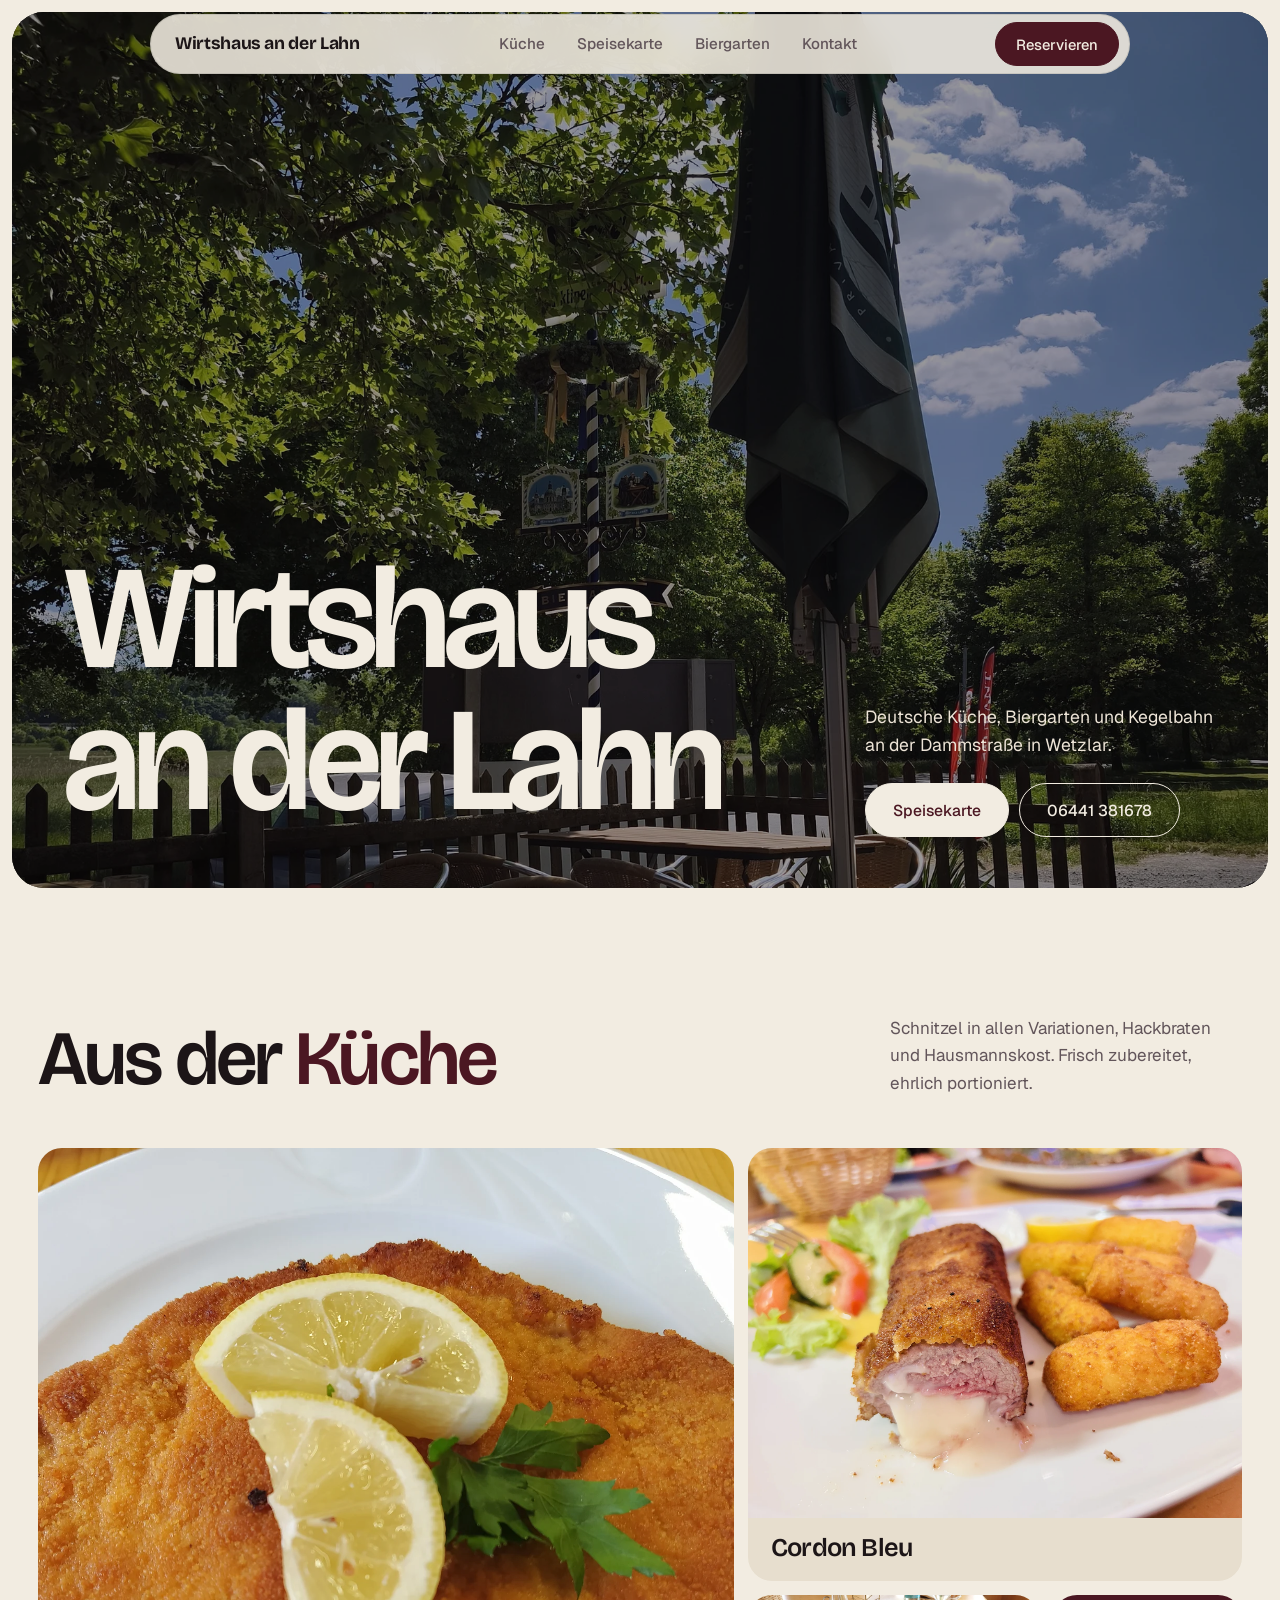
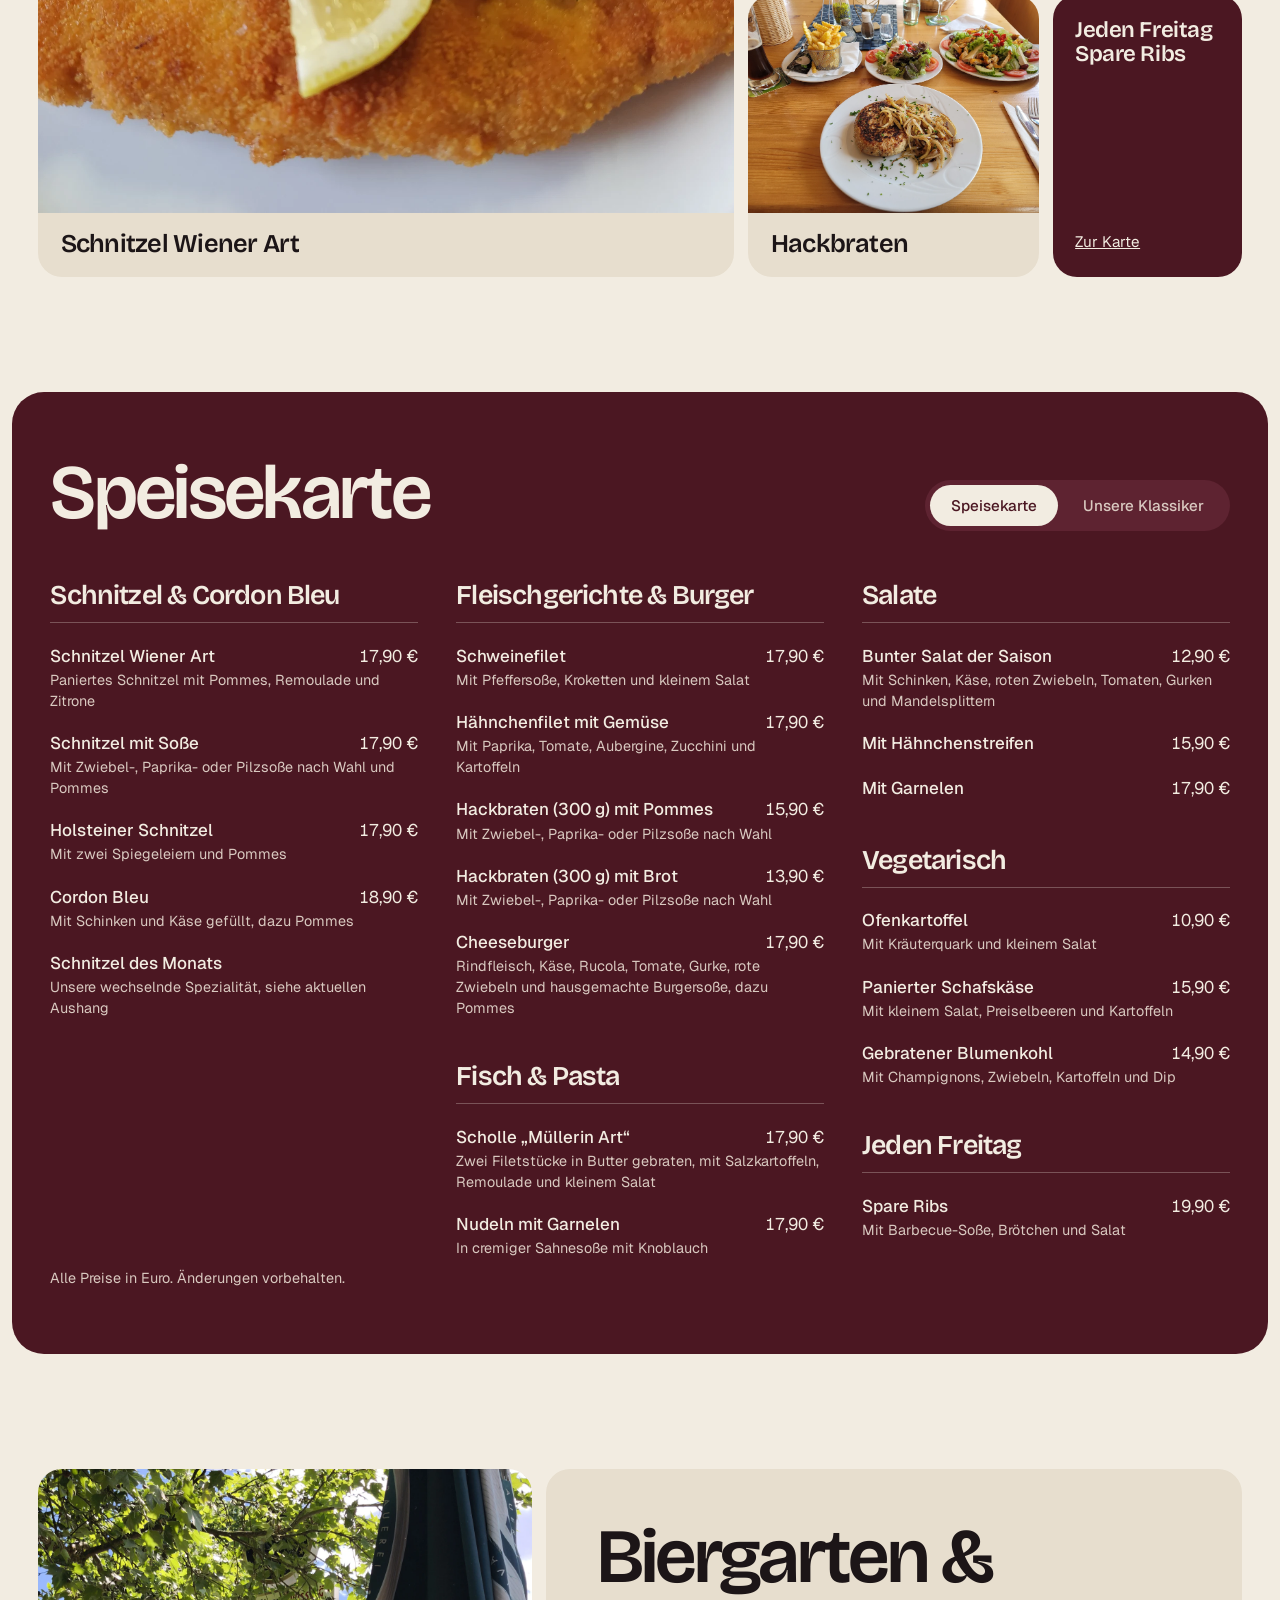
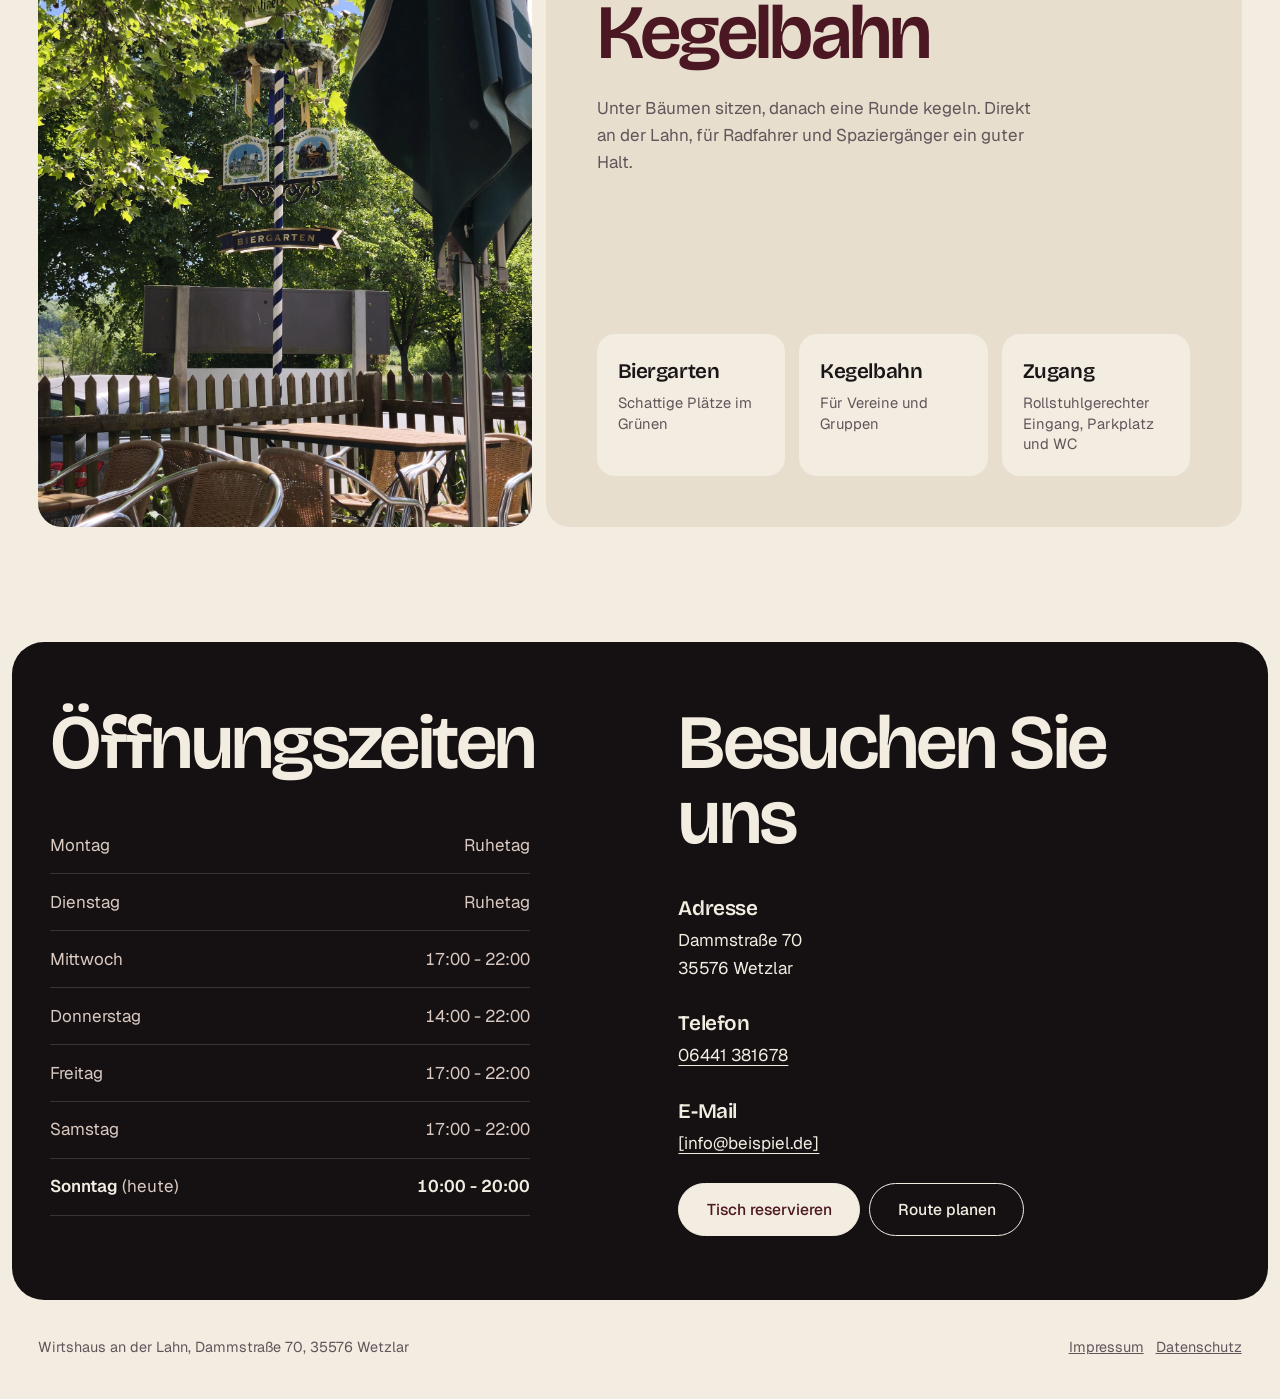
==== commit eb85b90e: "Moderneres Design: Vollbild-Hero, Bento, runde Buttons Co-Authored-By: Claude Sonnet 5.5 <noreply@an" ====
--- a/index.html
+++ b/index.html
@@ -8,117 +8,130 @@
 <meta name="robots" content="noindex">
 <link rel="preconnect" href="https://fonts.googleapis.com">
 <link rel="preconnect" href="https://fonts.gstatic.com" crossorigin>
-<link href="https://fonts.googleapis.com/css2?family=Cormorant+Garamond:ital,wght@0,500;0,600;1,500&family=Instrument+Sans:wght@400;500;600&display=swap" rel="stylesheet">
+<link href="https://fonts.googleapis.com/css2?family=Bricolage+Grotesque:opsz,wght@12..96,500;12..96,600;12..96,700&family=Geist:wght@400;500;600&display=swap" rel="stylesheet">
 <style>
 :root{
-  --creme:#F1EADC;
-  --creme-2:#E6DCC9;
+  --creme:#F2ECE1;
+  --creme-2:#E7DECE;
   --bordeaux:#4B1722;
-  --bordeaux-2:#5C2230;
-  --schwarz:#161214;
-  --tinte:#1D1618;
-  --gedaempft:#5A4D4F;
-  --auf-dunkel:#D8C8BE;
-  --linie:rgba(29,22,24,.2);
-  --pad:clamp(1.25rem,5vw,5rem);
-  --max:1360px;
+  --bordeaux-2:#5E2331;
+  --schwarz:#151113;
+  --tinte:#1C1517;
+  --gedaempft:#62555A;
+  --auf-dunkel:#D9C9C0;
+  --r:24px;
+  --pad:clamp(1rem,3vw,2.5rem);
+  --max:1480px;
 }
 *{box-sizing:border-box;margin:0;padding:0}
-html{scroll-behavior:smooth;scroll-padding-top:72px}
-body{font-family:'Instrument Sans',sans-serif;font-size:1.0625rem;line-height:1.65;color:var(--tinte);background:var(--creme);-webkit-font-smoothing:antialiased;overflow-x:clip}
+html{scroll-behavior:smooth;scroll-padding-top:96px}
+body{font-family:'Geist',sans-serif;font-size:1.0625rem;line-height:1.6;color:var(--tinte);background:var(--creme);-webkit-font-smoothing:antialiased;overflow-x:clip}
 img{display:block;max-width:100%;height:auto}
 a{color:inherit}
-h1,h2,h3{font-family:'Cormorant Garamond',serif;font-weight:500;line-height:1}
+h1,h2,h3{font-family:'Bricolage Grotesque',sans-serif;font-weight:600;line-height:.98;letter-spacing:-.035em}
 .wrap{max-width:var(--max);margin:0 auto;padding-inline:var(--pad)}
 :focus-visible{outline:2px solid var(--bordeaux);outline-offset:3px}
-.dunkel :focus-visible{outline-color:var(--creme)}
-
-/* Knöpfe: scharfkantig */
-.btn{display:inline-flex;align-items:center;font:500 .95rem 'Instrument Sans',sans-serif;letter-spacing:.04em;text-decoration:none;white-space:nowrap;padding:1rem 1.9rem;border:1px solid var(--bordeaux);background:var(--bordeaux);color:var(--creme);cursor:pointer;transition:background-color .25s,color .25s,transform .2s cubic-bezier(.16,1,.3,1)}
+.dunkel :focus-visible,.hero :focus-visible{outline-color:var(--creme)}
+
+/* Knöpfe: Pillen */
+.btn{display:inline-flex;align-items:center;justify-content:center;font:500 .98rem 'Geist',sans-serif;text-decoration:none;white-space:nowrap;padding:.95rem 1.7rem;border-radius:999px;border:1.5px solid var(--bordeaux);background:var(--bordeaux);color:var(--creme);cursor:pointer;transition:background-color .25s,color .25s,transform .25s cubic-bezier(.16,1,.3,1)}
 .btn:hover{background:transparent;color:var(--bordeaux)}
-.btn:active{transform:translateY(1px)}
+.btn:active{transform:scale(.97)}
 .btn.zwei{background:transparent;color:var(--bordeaux)}
 .btn.zwei:hover{background:var(--bordeaux);color:var(--creme)}
-.dunkel .btn{background:var(--creme);color:var(--bordeaux);border-color:var(--creme)}
-.dunkel .btn:hover{background:transparent;color:var(--creme)}
-.dunkel .btn.zwei{background:transparent;color:var(--creme)}
-.dunkel .btn.zwei:hover{background:var(--creme);color:var(--bordeaux)}
-
-/* Kopf */
-.nav{position:fixed;inset:0 0 auto 0;z-index:50;height:72px;background:var(--creme);border-bottom:1px solid var(--linie);display:flex;align-items:center}
-.nav .wrap{display:flex;align-items:center;justify-content:space-between;width:100%}
-.brand{font-family:'Cormorant Garamond',serif;font-weight:600;font-size:1.5rem;text-decoration:none;white-space:nowrap}
-.nav ul{display:flex;gap:2.5rem;list-style:none}
-.nav ul a{text-decoration:none;font-size:.92rem;letter-spacing:.06em;padding:.4rem 0;border-bottom:1px solid transparent;transition:border-color .2s}
-.nav ul a:hover{border-color:var(--bordeaux)}
-.nav .btn{padding:.7rem 1.3rem;font-size:.88rem}
-
-/* Hero */
-.hero{display:grid;grid-template-columns:1.1fr .9fr;min-height:100dvh;padding-top:72px}
-.hero-text{display:flex;flex-direction:column;justify-content:center;gap:2rem;padding:3rem var(--pad) 3rem max(var(--pad),calc((100vw - var(--max))/2 + var(--pad)))}
-.hero h1{font-size:clamp(3.4rem,8.2vw,8rem);letter-spacing:-.025em;font-weight:500}
+.hell .btn,.dunkel .btn{background:var(--creme);color:var(--bordeaux);border-color:var(--creme)}
+.hell .btn:hover,.dunkel .btn:hover{background:transparent;color:var(--creme)}
+.hell .btn.zwei,.dunkel .btn.zwei{background:transparent;color:var(--creme)}
+.hell .btn.zwei:hover,.dunkel .btn.zwei:hover{background:var(--creme);color:var(--bordeaux)}
+
+/* Schwebende Navigation */
+.nav{position:fixed;top:14px;left:50%;transform:translateX(-50%);z-index:50;width:min(calc(100% - 2*var(--pad)),980px);height:60px;padding:0 .6rem 0 1.5rem;display:flex;align-items:center;justify-content:space-between;gap:1rem;background:rgba(242,236,225,.88);-webkit-backdrop-filter:blur(14px);backdrop-filter:blur(14px);border-radius:999px;border:1px solid rgba(28,21,23,.1)}
+.brand{font-family:'Bricolage Grotesque',sans-serif;font-weight:700;font-size:1.1rem;letter-spacing:-.02em;text-decoration:none;white-space:nowrap}
+.nav ul{display:flex;gap:2rem;list-style:none}
+.nav ul a{text-decoration:none;font-size:.95rem;font-weight:500;color:var(--gedaempft);transition:color .2s}
+.nav ul a:hover{color:var(--bordeaux)}
+.nav .btn{padding:.7rem 1.25rem;font-size:.92rem}
+@media (prefers-reduced-transparency:reduce){.nav{background:var(--creme);-webkit-backdrop-filter:none;backdrop-filter:none}}
+
+/* Hero: Vollbild-Foto mit Rundung */
+.hero{position:relative;margin:12px;border-radius:32px;overflow:hidden;min-height:calc(100dvh - 24px);display:flex;align-items:flex-end;color:var(--creme);background:var(--schwarz)}
+.hero img{position:absolute;inset:0;width:100%;height:100%;object-fit:cover;object-position:50% 38%}
+.hero .scrim{position:absolute;inset:0;background:rgba(15,10,12,.42)}
+.hero .inhalt{position:relative;width:100%;padding:clamp(1.5rem,4vw,4rem);display:flex;flex-wrap:wrap;align-items:flex-end;justify-content:space-between;gap:2rem}
+.hero h1{font-size:clamp(3.6rem,11.5vw,11rem);font-weight:600;letter-spacing:-.05em;line-height:.88}
 .hero h1 span{display:block}
-.hero p{max-width:30ch;font-size:1.15rem;color:var(--gedaempft)}
-.hero .cta{display:flex;flex-wrap:wrap;gap:.75rem}
-.hero-bild{position:relative;min-height:60vh}
-.hero-bild img{position:absolute;inset:0;width:100%;height:100%;object-fit:cover;object-position:50% 40%}
-
-section{padding-block:clamp(5rem,10vw,9rem)}
-h2{font-size:clamp(2.6rem,5vw,4.5rem);letter-spacing:-.015em}
-h2 em{font-style:italic}
-
-/* Küche */
-.kueche-grid{display:grid;grid-template-columns:.8fr 1.2fr;gap:clamp(2rem,6vw,6rem);align-items:start}
-.kueche-text{position:sticky;top:120px}
-.kueche-text p{margin-top:1.5rem;max-width:34ch;color:var(--gedaempft)}
-.bilder{display:grid;grid-template-columns:1fr 1fr;gap:1.5rem}
-.bilder figure{margin:0}
-.bilder .bild{aspect-ratio:4/5;overflow:hidden}
-.bilder img{width:100%;height:100%;object-fit:cover}
-.bilder figure:nth-child(even){margin-top:4rem}
-.bilder figcaption{padding-top:.8rem;font-family:'Cormorant Garamond',serif;font-weight:600;font-size:1.35rem}
+.hero .rechts{display:grid;gap:1.5rem;max-width:22rem}
+.hero .rechts p{font-size:1.1rem;color:#EDE4D7}
+.hero .cta{display:flex;flex-wrap:wrap;gap:.6rem}
+
+section{padding-block:clamp(4.5rem,9vw,8rem)}
+h2{font-size:clamp(2.6rem,6vw,5.5rem)}
+h2 em{font-style:normal;color:var(--bordeaux)}
+.dunkel h2 em{color:var(--auf-dunkel)}
+
+/* Küche: Bento */
+.kopf{display:flex;flex-wrap:wrap;justify-content:space-between;align-items:end;gap:1.5rem 3rem;margin-bottom:clamp(2rem,4vw,3.5rem)}
+.kopf p{max-width:32ch;color:var(--gedaempft)}
+.bento{display:grid;grid-template-columns:repeat(12,1fr);grid-template-rows:auto auto;gap:14px}
+.kachel{background:var(--creme-2);border-radius:var(--r);overflow:hidden;display:flex;flex-direction:column}
+.kachel .bild{flex:1;min-height:0;overflow:hidden}
+.kachel img{width:100%;height:100%;object-fit:cover;transition:transform .8s cubic-bezier(.16,1,.3,1)}
+.kachel:hover img{transform:scale(1.03)}
+.kachel h3{font-size:1.6rem;padding:1.1rem 1.4rem 1.3rem;letter-spacing:-.03em}
+.b1{grid-column:1/8;grid-row:1/3}
+.b2{grid-column:8/13}
+.b3{grid-column:8/11}
+.b4{grid-column:11/13;background:var(--bordeaux);color:var(--creme);padding:1.4rem;justify-content:space-between}
+.b4 p{font-family:'Bricolage Grotesque',sans-serif;font-weight:600;font-size:1.4rem;line-height:1.1;letter-spacing:-.02em}
+.b4 a{color:var(--creme);font-size:.95rem}
+.b1 .bild{min-height:480px}
+.b2 .bild{min-height:230px}
+.b3 .bild{min-height:200px}
 
 /* Karte */
-.karte{background:var(--bordeaux);color:var(--creme)}
-.karte-kopf{display:flex;flex-wrap:wrap;justify-content:space-between;align-items:end;gap:2rem;margin-bottom:3.5rem}
-.tabs{display:flex;gap:2rem}
-.tabs button{font:500 .95rem 'Instrument Sans',sans-serif;letter-spacing:.06em;background:none;border:0;border-bottom:1px solid transparent;color:var(--auf-dunkel);padding:.5rem 0;cursor:pointer;transition:color .2s,border-color .2s}
+.karte-box{background:var(--bordeaux);color:var(--creme);border-radius:32px;margin-inline:12px;padding:clamp(2rem,5vw,5rem) 0}
+.karte-box .kopf{margin-bottom:clamp(2rem,4vw,3.5rem)}
+.tabs{display:inline-flex;padding:5px;gap:4px;background:var(--bordeaux-2);border-radius:999px}
+.tabs button{font:500 .95rem 'Geist',sans-serif;background:none;border:0;border-radius:999px;color:var(--auf-dunkel);padding:.7rem 1.3rem;cursor:pointer;transition:background-color .25s,color .25s}
 .tabs button:hover{color:var(--creme)}
-.tabs button[aria-selected="true"]{color:var(--creme);border-color:var(--creme)}
-.panel{columns:2;column-gap:clamp(2rem,6vw,6rem)}
+.tabs button[aria-selected="true"]{background:var(--creme);color:var(--bordeaux)}
+.panel{columns:3;column-gap:clamp(1rem,3vw,3rem)}
 .panel[hidden]{display:none}
-.grp{break-inside:avoid;margin-bottom:3rem}
-.grp h3{font-size:1.9rem;font-style:italic;padding-bottom:.9rem;margin-bottom:1.4rem;border-bottom:1px solid rgba(241,234,220,.3)}
-.grp ul{list-style:none;display:grid;gap:1.3rem}
-.grp li{display:grid;grid-template-columns:1fr auto;column-gap:1.5rem}
+.grp{break-inside:avoid;margin-bottom:2.75rem}
+.grp h3{font-size:1.7rem;padding-bottom:.85rem;margin-bottom:1.2rem;border-bottom:1px solid rgba(242,236,225,.28);letter-spacing:-.03em}
+.grp ul{list-style:none;display:grid;gap:1.15rem}
+.grp li{display:grid;grid-template-columns:1fr auto;column-gap:1rem}
 .grp .n{font-weight:500}
 .grp .p{font-variant-numeric:tabular-nums;white-space:nowrap}
-.grp small{grid-column:1/-1;color:var(--auf-dunkel);font-size:.92rem;line-height:1.5;max-width:44ch}
-.karte .hinweis{margin-top:1rem;color:var(--auf-dunkel);font-size:.92rem}
+.grp small{grid-column:1/-1;color:var(--auf-dunkel);font-size:.9rem;line-height:1.45}
+.karte-box .hinweis{margin-top:.5rem;color:var(--auf-dunkel);font-size:.9rem}
 
 /* Draußen */
-.draussen{background:var(--creme-2)}
-.draussen-grid{display:grid;grid-template-columns:5fr 6fr;gap:clamp(2rem,7vw,8rem);align-items:center}
-.draussen-grid img{width:100%;aspect-ratio:4/5;object-fit:cover}
-.draussen p{margin-top:1.75rem;max-width:42ch;color:var(--gedaempft)}
-.fakten{list-style:none;margin-top:2.5rem;display:grid;gap:1.1rem;max-width:30rem}
-.fakten li{display:grid;grid-template-columns:9rem 1fr;align-items:baseline}
-.fakten b{font-family:'Cormorant Garamond',serif;font-size:1.45rem;font-weight:600}
+.draussen-grid{display:grid;grid-template-columns:repeat(12,1fr);gap:14px}
+.d-bild{grid-column:1/6;border-radius:var(--r);overflow:hidden;min-height:560px}
+.d-bild img{width:100%;height:100%;object-fit:cover}
+.d-text{grid-column:6/13;background:var(--creme-2);border-radius:var(--r);padding:clamp(2rem,4vw,4rem);display:flex;flex-direction:column;justify-content:space-between;gap:2.5rem}
+.d-text p{max-width:40ch;color:var(--gedaempft);margin-top:1.5rem}
+.fakten{display:grid;grid-template-columns:repeat(3,1fr);gap:14px}
+.fakten div{background:var(--creme);border-radius:18px;padding:1.3rem}
+.fakten b{display:block;font-family:'Bricolage Grotesque',sans-serif;font-size:1.3rem;font-weight:600;letter-spacing:-.02em;margin-bottom:.3rem}
+.fakten span{font-size:.92rem;color:var(--gedaempft);line-height:1.4;display:block}
 
 /* Kontakt */
-.kontakt{background:var(--schwarz);color:var(--creme)}
-.kontakt-grid{display:grid;grid-template-columns:1fr 1fr;gap:clamp(2rem,7vw,8rem)}
-.zeiten{width:100%;max-width:30rem;border-collapse:collapse;margin-top:2.5rem}
-.zeiten td{padding:.85rem 0;border-bottom:1px solid rgba(241,234,220,.18)}
+.kontakt-box{background:var(--schwarz);color:var(--creme);border-radius:32px;margin:0 12px 12px;padding:clamp(2rem,5vw,5rem) 0}
+.kontakt-grid{display:grid;grid-template-columns:1fr 1fr;gap:clamp(2rem,6vw,7rem)}
+.zeiten{width:100%;max-width:30rem;border-collapse:collapse;margin-top:2.25rem}
+.zeiten td{padding:.9rem 0;border-bottom:1px solid rgba(242,236,225,.16)}
 .zeiten td:last-child{text-align:right;font-variant-numeric:tabular-nums}
-.zeiten tr.heute td{color:var(--creme);font-weight:600}
 .zeiten tr:not(.heute) td{color:var(--auf-dunkel)}
-.adresse{font-style:normal;margin-top:2.5rem;display:grid;gap:1.75rem}
-.adresse b{display:block;font-family:'Cormorant Garamond',serif;font-size:1.5rem;font-weight:600;margin-bottom:.1rem}
+.zeiten tr.heute td{font-weight:600}
+.zeiten tr.heute td:first-child::after{content:' (heute)';font-weight:400;color:var(--auf-dunkel)}
+.adresse{font-style:normal;margin-top:2.25rem;display:grid;gap:1.6rem}
+.adresse b{display:block;font-family:'Bricolage Grotesque',sans-serif;font-size:1.3rem;font-weight:600;letter-spacing:-.02em;margin-bottom:.1rem}
 .adresse a:not(.btn){text-underline-offset:4px}
-.adresse .cta{display:flex;flex-wrap:wrap;gap:.75rem}
-
-footer{background:var(--schwarz);color:var(--auf-dunkel);padding-block:2rem;font-size:.9rem;border-top:1px solid rgba(241,234,220,.15)}
+.adresse .cta{display:flex;flex-wrap:wrap;gap:.6rem}
+
+footer{padding:1.5rem 0 2.5rem;font-size:.9rem;color:var(--gedaempft)}
 footer .wrap{display:flex;flex-wrap:wrap;gap:1rem 2rem;justify-content:space-between}
 
 .legal{display:none;position:fixed;inset:0;z-index:80;background:var(--creme);overflow:auto;padding:6rem var(--pad)}
@@ -127,82 +140,92 @@
 .legal h2{font-size:3rem;margin-bottom:1.25rem}
 .legal p{margin-bottom:.9rem}
 .legal .zu{position:fixed;top:1rem;right:var(--pad)}
-.todo{border:1px dashed var(--bordeaux);padding:.8rem 1rem;margin-bottom:1.25rem}
-
+.todo{border:1px dashed var(--bordeaux);border-radius:12px;padding:.8rem 1rem;margin-bottom:1.25rem}
+
+/* Bewegung: Eintritt des Titels und Einblenden beim Scrollen */
 @media (prefers-reduced-motion:no-preference){
-  .rv{opacity:0;transform:translateY(28px);transition:opacity .9s cubic-bezier(.16,1,.3,1),transform .9s cubic-bezier(.16,1,.3,1)}
+  .hero h1 span{overflow:hidden;padding-bottom:.08em}
+  .hero h1 span i{display:block;font-style:normal;transform:translateY(105%);animation:hoch 1.1s cubic-bezier(.16,1,.3,1) .15s forwards}
+  .hero h1 span:nth-child(2) i{animation-delay:.3s}
+  .hero .rechts{opacity:0;animation:ein 1s cubic-bezier(.16,1,.3,1) .7s forwards}
+  @keyframes hoch{to{transform:none}}
+  @keyframes ein{to{opacity:1}}
+  .rv{opacity:0;transform:translateY(32px);transition:opacity .9s cubic-bezier(.16,1,.3,1),transform .9s cubic-bezier(.16,1,.3,1)}
   .rv.an{opacity:1;transform:none}
 }
 
+@media (max-width:1100px){
+  .panel{columns:2}
+}
 @media (max-width:900px){
   .nav ul{display:none}
-  .hero{grid-template-columns:1fr;min-height:0}
-  .hero-text{padding:3rem var(--pad)}
-  .hero-bild{min-height:0;aspect-ratio:4/5}
-  .kueche-grid,.draussen-grid,.kontakt-grid{grid-template-columns:1fr}
-  .kueche-text{position:static}
+  .hero{min-height:88dvh;border-radius:26px}
+  .hero .inhalt{flex-direction:column;align-items:flex-start}
+  .bento{display:flex;flex-direction:column}
+  .b1 .bild,.b2 .bild,.b3 .bild{min-height:0;aspect-ratio:4/3}
+  .b4{min-height:160px}
+  .draussen-grid{display:flex;flex-direction:column}
+  .d-bild{min-height:0;aspect-ratio:4/5}
+  .fakten{grid-template-columns:1fr}
+  .kontakt-grid{grid-template-columns:1fr}
+  .karte-box,.kontakt-box{border-radius:26px}
+}
+@media (max-width:640px){
   .panel{columns:1}
-  .bilder{grid-template-columns:1fr}
-  .bilder figure:nth-child(even){margin-top:0}
-  .bilder .bild{aspect-ratio:4/3}
-}
-@media (max-width:480px){
-  .brand{font-size:1.25rem}
-  .nav .btn{padding:.6rem 1rem}
-  .fakten li{grid-template-columns:1fr}
+  .tabs{display:flex;width:100%}
+  .tabs button{flex:1;padding:.7rem .5rem}
 }
 </style>
 </head>
 <body>
 
 <header class="nav">
-  <div class="wrap">
-    <a class="brand" href="#top">Wirtshaus an der Lahn</a>
-    <nav aria-label="Hauptnavigation">
-      <ul>
-        <li><a href="#kueche">Küche</a></li>
-        <li><a href="#speisekarte">Speisekarte</a></li>
-        <li><a href="#draussen">Biergarten</a></li>
-        <li><a href="#kontakt">Kontakt</a></li>
-      </ul>
-    </nav>
-    <a class="btn" href="tel:+496441381678">Reservieren</a>
-  </div>
+  <a class="brand" href="#top">Wirtshaus an der Lahn</a>
+  <nav aria-label="Hauptnavigation">
+    <ul>
+      <li><a href="#kueche">Küche</a></li>
+      <li><a href="#speisekarte">Speisekarte</a></li>
+      <li><a href="#draussen">Biergarten</a></li>
+      <li><a href="#kontakt">Kontakt</a></li>
+    </ul>
+  </nav>
+  <a class="btn" href="tel:+496441381678">Reservieren</a>
 </header>
 
 <main id="top">
-  <section class="hero" style="padding-block:0;padding-top:72px">
-    <div class="hero-text">
-      <h1><span>Wirtshaus</span><span>an der Lahn</span></h1>
-      <p>Deutsche Küche, Biergarten und Kegelbahn an der Dammstraße in Wetzlar.</p>
-      <div class="cta">
-        <a class="btn" href="#speisekarte">Speisekarte</a>
-        <a class="btn zwei" href="tel:+496441381678">06441 381678</a>
-      </div>
-    </div>
-    <div class="hero-bild">
-      <img src="images/biergarten-hero.webp" alt="Biergarten des Wirtshauses mit Maibaum, Sonnenschirm und Holztischen unter Bäumen" width="1800" height="2400" fetchpriority="high">
+  <section class="hero hell" style="padding-block:0">
+    <img src="images/biergarten-hero.webp" alt="Biergarten des Wirtshauses mit Maibaum, Sonnenschirm und Holztischen unter Bäumen" width="1800" height="2400" fetchpriority="high">
+    <div class="scrim"></div>
+    <div class="inhalt">
+      <h1><span><i>Wirtshaus</i></span><span><i>an der Lahn</i></span></h1>
+      <div class="rechts">
+        <p>Deutsche Küche, Biergarten und Kegelbahn an der Dammstraße in Wetzlar.</p>
+        <div class="cta">
+          <a class="btn" href="#speisekarte">Speisekarte</a>
+          <a class="btn zwei" href="tel:+496441381678">06441 381678</a>
+        </div>
+      </div>
     </div>
   </section>
 
   <section id="kueche">
-    <div class="wrap kueche-grid">
-      <div class="kueche-text rv">
+    <div class="wrap">
+      <div class="kopf rv">
         <h2>Aus der <em>Küche</em></h2>
         <p>Schnitzel in allen Variationen, Hackbraten und Hausmannskost. Frisch zubereitet, ehrlich portioniert.</p>
       </div>
-      <div class="bilder">
-        <figure class="rv"><div class="bild"><img src="images/schnitzel-zitrone.webp" alt="Paniertes Schnitzel mit Zitrone und Petersilie" width="1700" height="1275" loading="lazy"></div><figcaption>Schnitzel Wiener Art</figcaption></figure>
-        <figure class="rv"><div class="bild"><img src="images/cordon-bleu.webp" alt="Cordon Bleu mit Kroketten und Salat" width="1700" height="1275" loading="lazy"></div><figcaption>Cordon Bleu</figcaption></figure>
-        <figure class="rv"><div class="bild"><img src="images/hackbraten.webp" alt="Hackbraten mit Röstzwiebeln, Pommes und Salat" width="1700" height="1275" loading="lazy"></div><figcaption>Hackbraten</figcaption></figure>
-        <figure class="rv"><div class="bild"><img src="images/schnitzel-sauce.webp" alt="Schnitzel mit Pfeffersoße" width="1700" height="1275" loading="lazy"></div><figcaption>Schnitzel mit Soße</figcaption></figure>
-      </div>
-    </div>
-  </section>
-
-  <section id="speisekarte" class="karte dunkel">
+      <div class="bento">
+        <figure class="kachel b1 rv"><div class="bild"><img src="images/schnitzel-zitrone.webp" alt="Paniertes Schnitzel mit Zitrone und Petersilie" width="1700" height="1275" loading="lazy"></div><h3>Schnitzel Wiener Art</h3></figure>
+        <figure class="kachel b2 rv"><div class="bild"><img src="images/cordon-bleu.webp" alt="Cordon Bleu mit Kroketten und Salat" width="1700" height="1275" loading="lazy"></div><h3>Cordon Bleu</h3></figure>
+        <figure class="kachel b3 rv"><div class="bild"><img src="images/hackbraten.webp" alt="Hackbraten mit Röstzwiebeln, Pommes und Salat" width="1700" height="1275" loading="lazy"></div><h3>Hackbraten</h3></figure>
+        <div class="kachel b4 rv"><p>Jeden Freitag Spare Ribs</p><a href="#speisekarte">Zur Karte</a></div>
+      </div>
+    </div>
+  </section>
+
+  <section id="speisekarte" class="karte-box dunkel">
     <div class="wrap">
-      <div class="karte-kopf rv">
+      <div class="kopf rv">
         <h2>Speisekarte</h2>
         <div class="tabs" role="tablist" aria-label="Karte wählen">
           <button role="tab" id="t1" aria-controls="p1" aria-selected="true">Speisekarte</button>
@@ -228,25 +251,29 @@
     </div>
   </section>
 
-  <section id="draussen" class="draussen">
-    <div class="wrap draussen-grid">
-      <div class="rv"><img src="images/biergarten-maibaum.webp" alt="Maibaum im Biergarten unter grünen Bäumen" width="1400" height="1867" loading="lazy"></div>
-      <div class="rv">
-        <h2>Biergarten &amp; <em>Kegelbahn</em></h2>
-        <p>Unter Bäumen sitzen, danach eine Runde kegeln. Direkt an der Lahn, für Radfahrer und Spaziergänger ein guter Halt.</p>
-        <ul class="fakten">
-          <li><b>Biergarten</b><span>Schattige Plätze im Grünen</span></li>
-          <li><b>Kegelbahn</b><span>Für Vereine und Gruppen</span></li>
-          <li><b>Zugang</b><span>Rollstuhlgerechter Eingang, Parkplatz und WC</span></li>
-        </ul>
-      </div>
-    </div>
-  </section>
-
-  <section id="kontakt" class="kontakt dunkel">
+  <section id="draussen">
+    <div class="wrap">
+      <div class="draussen-grid">
+        <div class="d-bild rv"><img src="images/biergarten-maibaum.webp" alt="Maibaum im Biergarten unter grünen Bäumen" width="1400" height="1867" loading="lazy"></div>
+        <div class="d-text rv">
+          <div>
+            <h2>Biergarten &amp; <em>Kegelbahn</em></h2>
+            <p>Unter Bäumen sitzen, danach eine Runde kegeln. Direkt an der Lahn, für Radfahrer und Spaziergänger ein guter Halt.</p>
+          </div>
+          <div class="fakten">
+            <div><b>Biergarten</b><span>Schattige Plätze im Grünen</span></div>
+            <div><b>Kegelbahn</b><span>Für Vereine und Gruppen</span></div>
+            <div><b>Zugang</b><span>Rollstuhlgerechter Eingang, Parkplatz und WC</span></div>
+          </div>
+        </div>
+      </div>
+    </div>
+  </section>
+
+  <section id="kontakt" class="kontakt-box dunkel">
     <div class="wrap kontakt-grid">
       <div class="rv">
-        <h2>Öffnungszeiten</h2>
+        <h2>Öffnungs&shy;zeiten</h2>
         <table class="zeiten" id="zeiten">
           <tr data-day="1"><td>Montag</td><td>Ruhetag</td></tr>
           <tr data-day="2"><td>Dienstag</td><td>Ruhetag</td></tr>
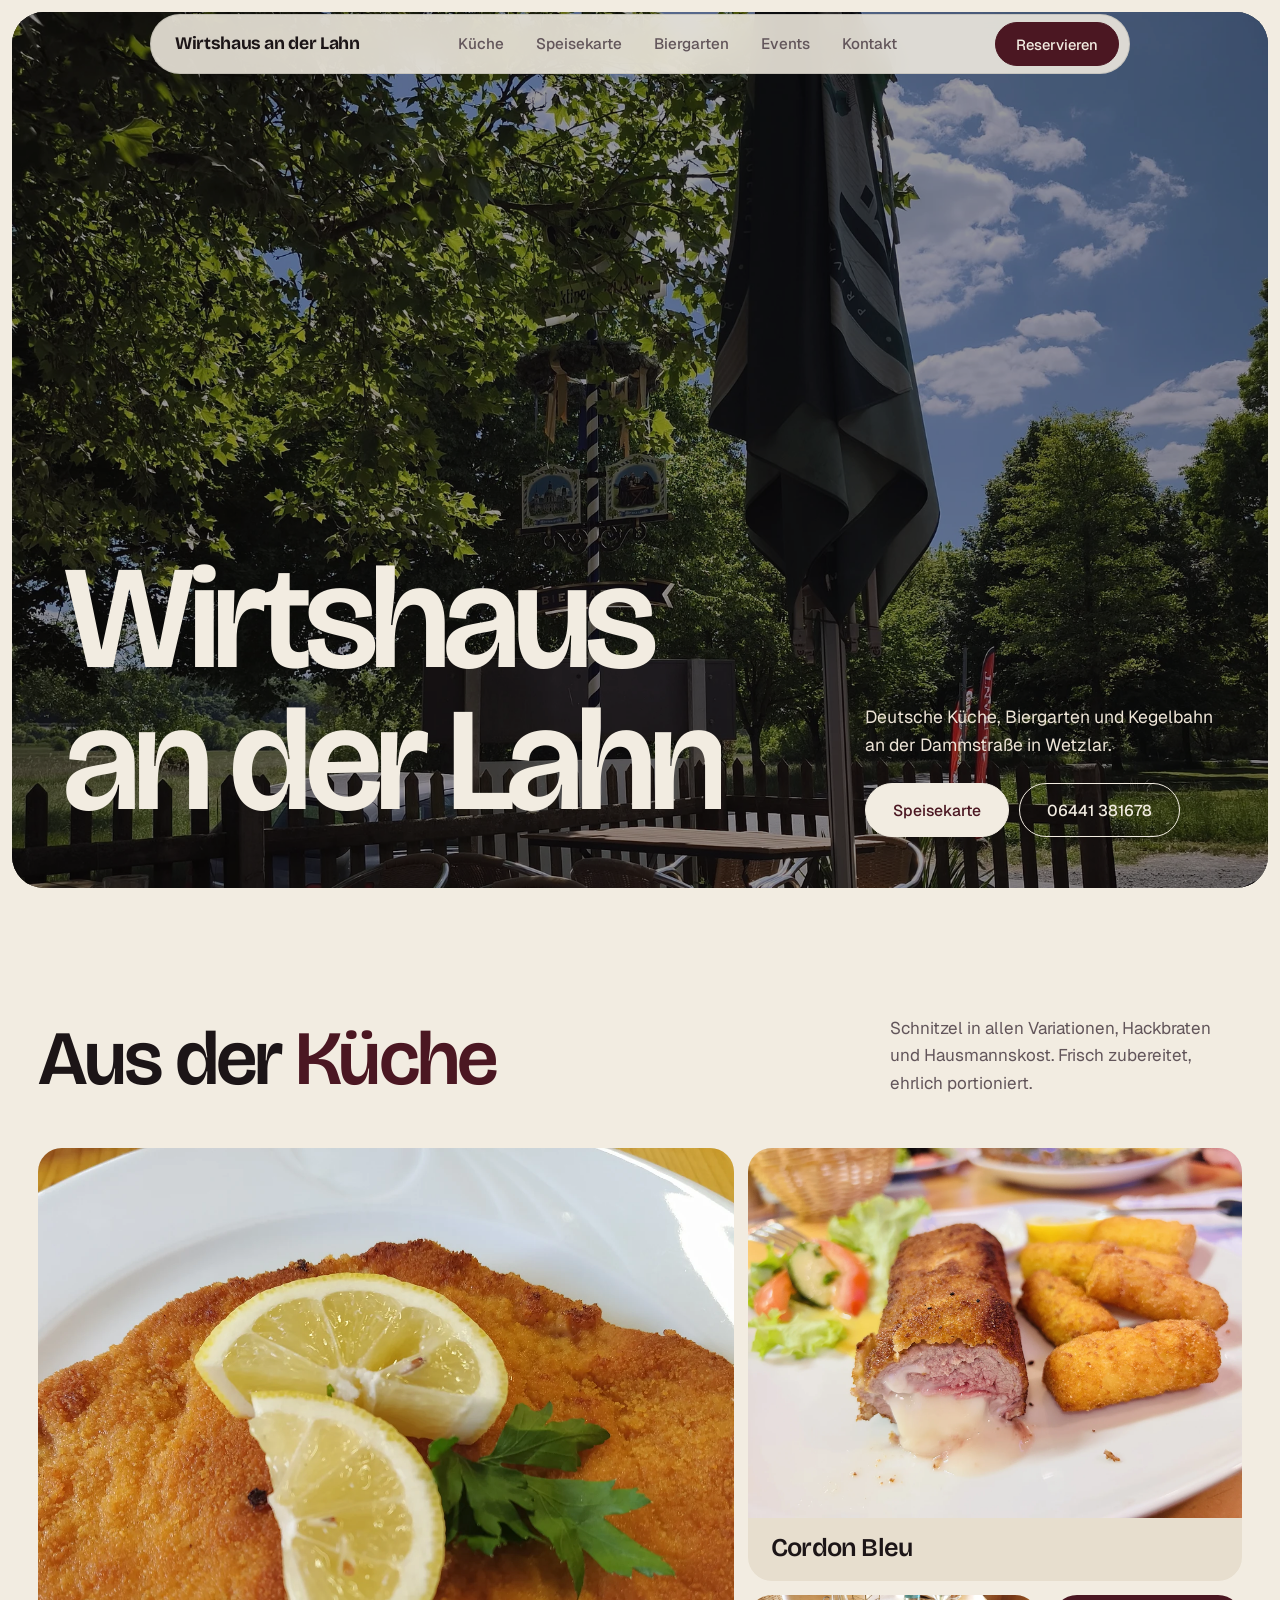
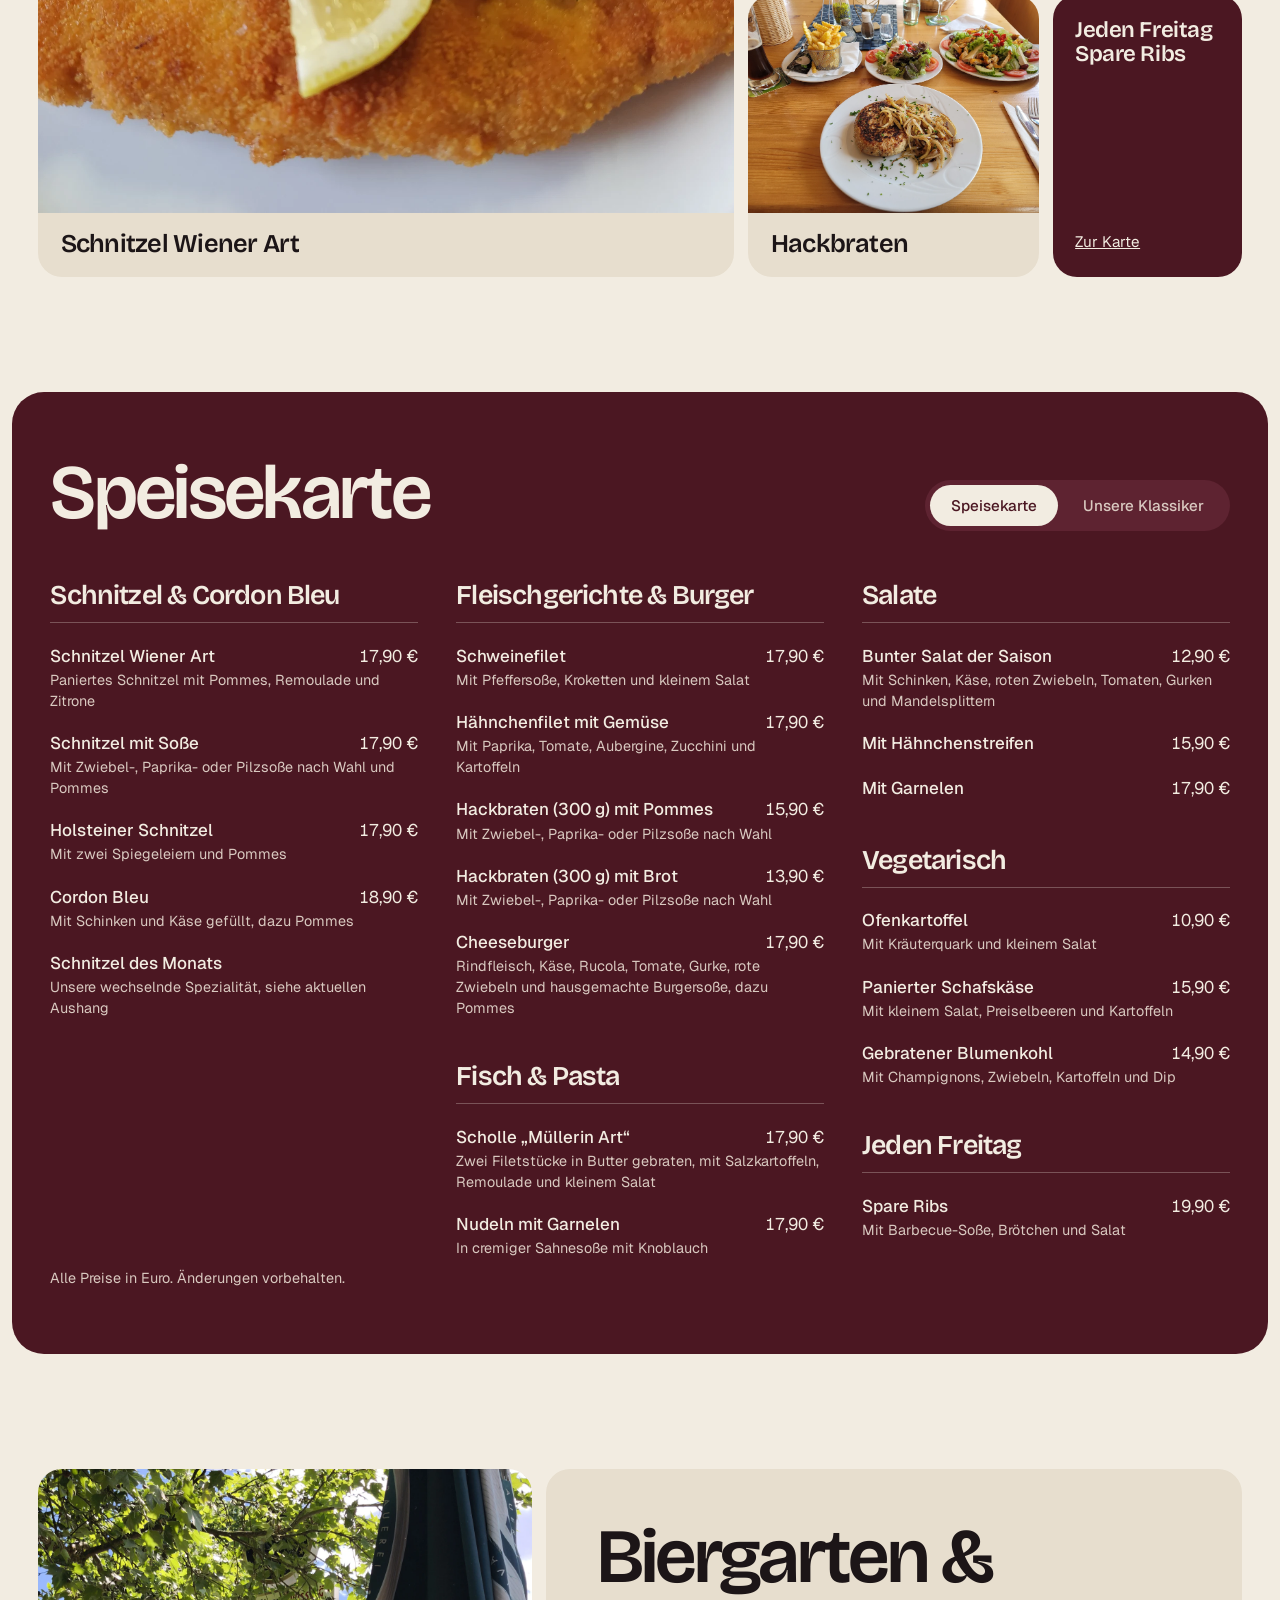
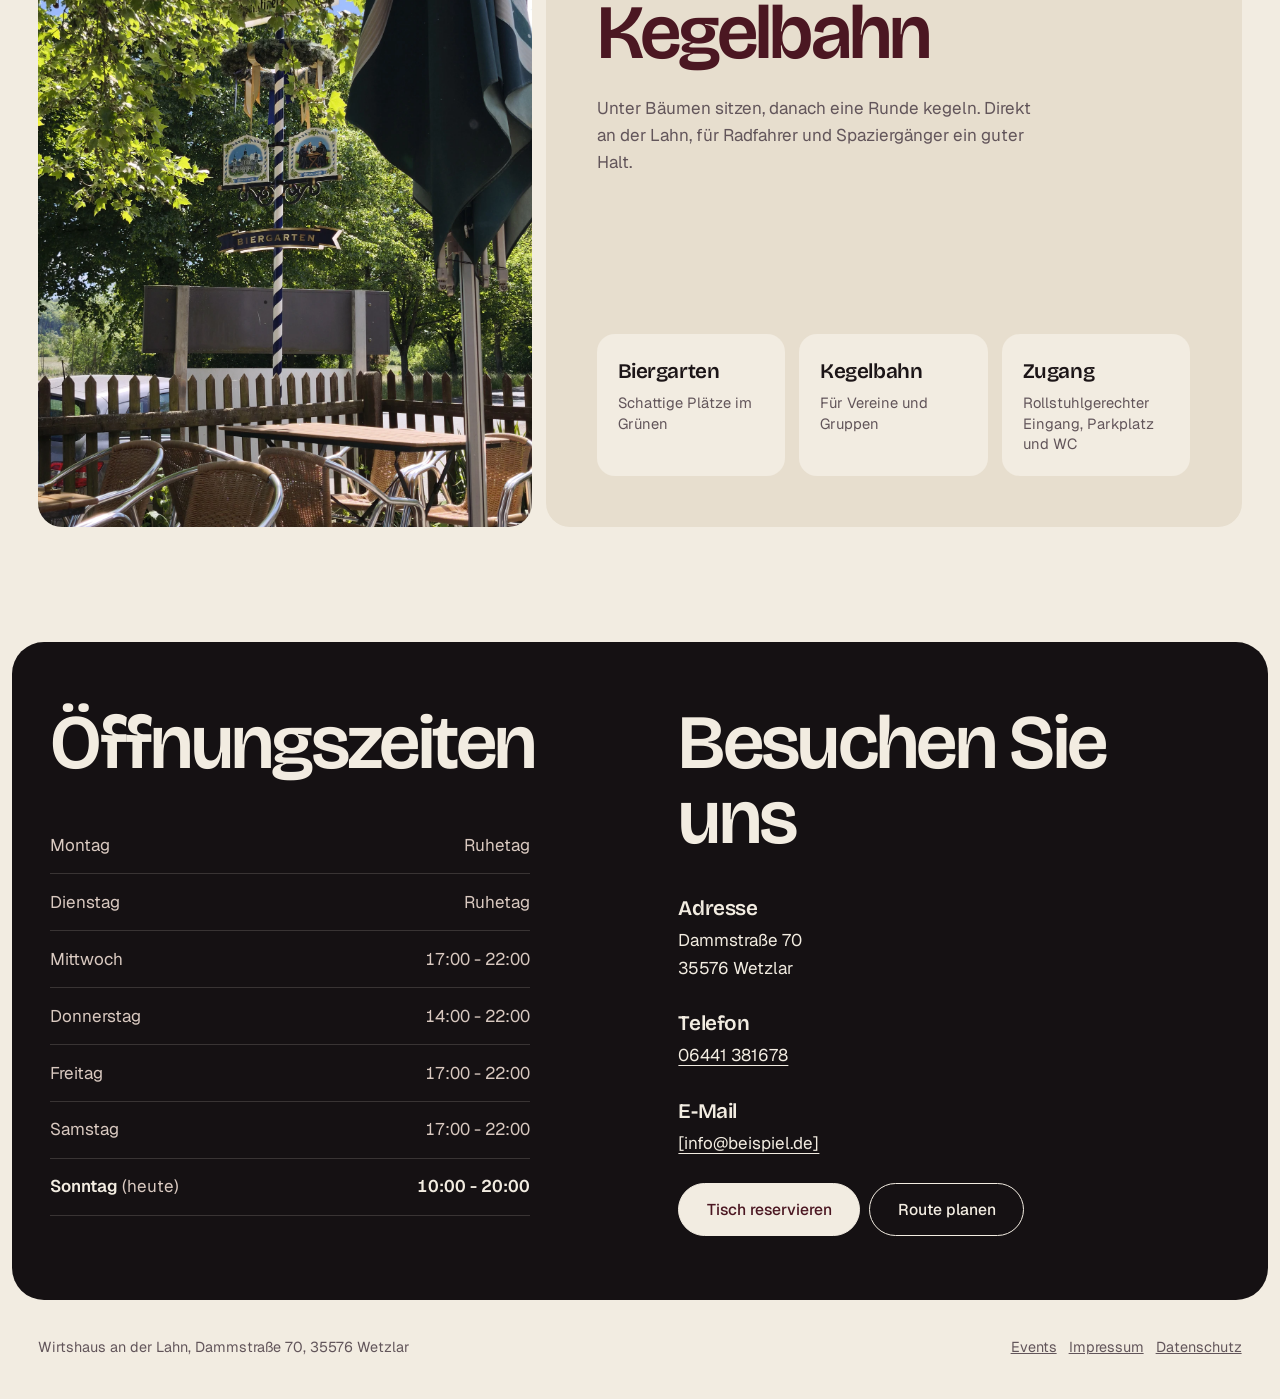
==== commit e346c05f: "Events-Unterseite mit Würfelturnier, gemeinsames Stylesheet Co-Authored-By: Claude Sonnet 5.5 <norep" ====
--- a/index.html
+++ b/index.html
@@ -9,173 +9,8 @@
 <link rel="preconnect" href="https://fonts.googleapis.com">
 <link rel="preconnect" href="https://fonts.gstatic.com" crossorigin>
 <link href="https://fonts.googleapis.com/css2?family=Bricolage+Grotesque:opsz,wght@12..96,500;12..96,600;12..96,700&family=Geist:wght@400;500;600&display=swap" rel="stylesheet">
-<style>
-:root{
-  --creme:#F2ECE1;
-  --creme-2:#E7DECE;
-  --bordeaux:#4B1722;
-  --bordeaux-2:#5E2331;
-  --schwarz:#151113;
-  --tinte:#1C1517;
-  --gedaempft:#62555A;
-  --auf-dunkel:#D9C9C0;
-  --r:24px;
-  --pad:clamp(1rem,3vw,2.5rem);
-  --max:1480px;
-}
-*{box-sizing:border-box;margin:0;padding:0}
-html{scroll-behavior:smooth;scroll-padding-top:96px}
-body{font-family:'Geist',sans-serif;font-size:1.0625rem;line-height:1.6;color:var(--tinte);background:var(--creme);-webkit-font-smoothing:antialiased;overflow-x:clip}
-img{display:block;max-width:100%;height:auto}
-a{color:inherit}
-h1,h2,h3{font-family:'Bricolage Grotesque',sans-serif;font-weight:600;line-height:.98;letter-spacing:-.035em}
-.wrap{max-width:var(--max);margin:0 auto;padding-inline:var(--pad)}
-:focus-visible{outline:2px solid var(--bordeaux);outline-offset:3px}
-.dunkel :focus-visible,.hero :focus-visible{outline-color:var(--creme)}
-
-/* Knöpfe: Pillen */
-.btn{display:inline-flex;align-items:center;justify-content:center;font:500 .98rem 'Geist',sans-serif;text-decoration:none;white-space:nowrap;padding:.95rem 1.7rem;border-radius:999px;border:1.5px solid var(--bordeaux);background:var(--bordeaux);color:var(--creme);cursor:pointer;transition:background-color .25s,color .25s,transform .25s cubic-bezier(.16,1,.3,1)}
-.btn:hover{background:transparent;color:var(--bordeaux)}
-.btn:active{transform:scale(.97)}
-.btn.zwei{background:transparent;color:var(--bordeaux)}
-.btn.zwei:hover{background:var(--bordeaux);color:var(--creme)}
-.hell .btn,.dunkel .btn{background:var(--creme);color:var(--bordeaux);border-color:var(--creme)}
-.hell .btn:hover,.dunkel .btn:hover{background:transparent;color:var(--creme)}
-.hell .btn.zwei,.dunkel .btn.zwei{background:transparent;color:var(--creme)}
-.hell .btn.zwei:hover,.dunkel .btn.zwei:hover{background:var(--creme);color:var(--bordeaux)}
-
-/* Schwebende Navigation */
-.nav{position:fixed;top:14px;left:50%;transform:translateX(-50%);z-index:50;width:min(calc(100% - 2*var(--pad)),980px);height:60px;padding:0 .6rem 0 1.5rem;display:flex;align-items:center;justify-content:space-between;gap:1rem;background:rgba(242,236,225,.88);-webkit-backdrop-filter:blur(14px);backdrop-filter:blur(14px);border-radius:999px;border:1px solid rgba(28,21,23,.1)}
-.brand{font-family:'Bricolage Grotesque',sans-serif;font-weight:700;font-size:1.1rem;letter-spacing:-.02em;text-decoration:none;white-space:nowrap}
-.nav ul{display:flex;gap:2rem;list-style:none}
-.nav ul a{text-decoration:none;font-size:.95rem;font-weight:500;color:var(--gedaempft);transition:color .2s}
-.nav ul a:hover{color:var(--bordeaux)}
-.nav .btn{padding:.7rem 1.25rem;font-size:.92rem}
-@media (prefers-reduced-transparency:reduce){.nav{background:var(--creme);-webkit-backdrop-filter:none;backdrop-filter:none}}
-
-/* Hero: Vollbild-Foto mit Rundung */
-.hero{position:relative;margin:12px;border-radius:32px;overflow:hidden;min-height:calc(100dvh - 24px);display:flex;align-items:flex-end;color:var(--creme);background:var(--schwarz)}
-.hero img{position:absolute;inset:0;width:100%;height:100%;object-fit:cover;object-position:50% 38%}
-.hero .scrim{position:absolute;inset:0;background:rgba(15,10,12,.42)}
-.hero .inhalt{position:relative;width:100%;padding:clamp(1.5rem,4vw,4rem);display:flex;flex-wrap:wrap;align-items:flex-end;justify-content:space-between;gap:2rem}
-.hero h1{font-size:clamp(3.6rem,11.5vw,11rem);font-weight:600;letter-spacing:-.05em;line-height:.88}
-.hero h1 span{display:block}
-.hero .rechts{display:grid;gap:1.5rem;max-width:22rem}
-.hero .rechts p{font-size:1.1rem;color:#EDE4D7}
-.hero .cta{display:flex;flex-wrap:wrap;gap:.6rem}
-
-section{padding-block:clamp(4.5rem,9vw,8rem)}
-h2{font-size:clamp(2.6rem,6vw,5.5rem)}
-h2 em{font-style:normal;color:var(--bordeaux)}
-.dunkel h2 em{color:var(--auf-dunkel)}
-
-/* Küche: Bento */
-.kopf{display:flex;flex-wrap:wrap;justify-content:space-between;align-items:end;gap:1.5rem 3rem;margin-bottom:clamp(2rem,4vw,3.5rem)}
-.kopf p{max-width:32ch;color:var(--gedaempft)}
-.bento{display:grid;grid-template-columns:repeat(12,1fr);grid-template-rows:auto auto;gap:14px}
-.kachel{background:var(--creme-2);border-radius:var(--r);overflow:hidden;display:flex;flex-direction:column}
-.kachel .bild{flex:1;min-height:0;overflow:hidden}
-.kachel img{width:100%;height:100%;object-fit:cover;transition:transform .8s cubic-bezier(.16,1,.3,1)}
-.kachel:hover img{transform:scale(1.03)}
-.kachel h3{font-size:1.6rem;padding:1.1rem 1.4rem 1.3rem;letter-spacing:-.03em}
-.b1{grid-column:1/8;grid-row:1/3}
-.b2{grid-column:8/13}
-.b3{grid-column:8/11}
-.b4{grid-column:11/13;background:var(--bordeaux);color:var(--creme);padding:1.4rem;justify-content:space-between}
-.b4 p{font-family:'Bricolage Grotesque',sans-serif;font-weight:600;font-size:1.4rem;line-height:1.1;letter-spacing:-.02em}
-.b4 a{color:var(--creme);font-size:.95rem}
-.b1 .bild{min-height:480px}
-.b2 .bild{min-height:230px}
-.b3 .bild{min-height:200px}
-
-/* Karte */
-.karte-box{background:var(--bordeaux);color:var(--creme);border-radius:32px;margin-inline:12px;padding:clamp(2rem,5vw,5rem) 0}
-.karte-box .kopf{margin-bottom:clamp(2rem,4vw,3.5rem)}
-.tabs{display:inline-flex;padding:5px;gap:4px;background:var(--bordeaux-2);border-radius:999px}
-.tabs button{font:500 .95rem 'Geist',sans-serif;background:none;border:0;border-radius:999px;color:var(--auf-dunkel);padding:.7rem 1.3rem;cursor:pointer;transition:background-color .25s,color .25s}
-.tabs button:hover{color:var(--creme)}
-.tabs button[aria-selected="true"]{background:var(--creme);color:var(--bordeaux)}
-.panel{columns:3;column-gap:clamp(1rem,3vw,3rem)}
-.panel[hidden]{display:none}
-.grp{break-inside:avoid;margin-bottom:2.75rem}
-.grp h3{font-size:1.7rem;padding-bottom:.85rem;margin-bottom:1.2rem;border-bottom:1px solid rgba(242,236,225,.28);letter-spacing:-.03em}
-.grp ul{list-style:none;display:grid;gap:1.15rem}
-.grp li{display:grid;grid-template-columns:1fr auto;column-gap:1rem}
-.grp .n{font-weight:500}
-.grp .p{font-variant-numeric:tabular-nums;white-space:nowrap}
-.grp small{grid-column:1/-1;color:var(--auf-dunkel);font-size:.9rem;line-height:1.45}
-.karte-box .hinweis{margin-top:.5rem;color:var(--auf-dunkel);font-size:.9rem}
-
-/* Draußen */
-.draussen-grid{display:grid;grid-template-columns:repeat(12,1fr);gap:14px}
-.d-bild{grid-column:1/6;border-radius:var(--r);overflow:hidden;min-height:560px}
-.d-bild img{width:100%;height:100%;object-fit:cover}
-.d-text{grid-column:6/13;background:var(--creme-2);border-radius:var(--r);padding:clamp(2rem,4vw,4rem);display:flex;flex-direction:column;justify-content:space-between;gap:2.5rem}
-.d-text p{max-width:40ch;color:var(--gedaempft);margin-top:1.5rem}
-.fakten{display:grid;grid-template-columns:repeat(3,1fr);gap:14px}
-.fakten div{background:var(--creme);border-radius:18px;padding:1.3rem}
-.fakten b{display:block;font-family:'Bricolage Grotesque',sans-serif;font-size:1.3rem;font-weight:600;letter-spacing:-.02em;margin-bottom:.3rem}
-.fakten span{font-size:.92rem;color:var(--gedaempft);line-height:1.4;display:block}
-
-/* Kontakt */
-.kontakt-box{background:var(--schwarz);color:var(--creme);border-radius:32px;margin:0 12px 12px;padding:clamp(2rem,5vw,5rem) 0}
-.kontakt-grid{display:grid;grid-template-columns:1fr 1fr;gap:clamp(2rem,6vw,7rem)}
-.zeiten{width:100%;max-width:30rem;border-collapse:collapse;margin-top:2.25rem}
-.zeiten td{padding:.9rem 0;border-bottom:1px solid rgba(242,236,225,.16)}
-.zeiten td:last-child{text-align:right;font-variant-numeric:tabular-nums}
-.zeiten tr:not(.heute) td{color:var(--auf-dunkel)}
-.zeiten tr.heute td{font-weight:600}
-.zeiten tr.heute td:first-child::after{content:' (heute)';font-weight:400;color:var(--auf-dunkel)}
-.adresse{font-style:normal;margin-top:2.25rem;display:grid;gap:1.6rem}
-.adresse b{display:block;font-family:'Bricolage Grotesque',sans-serif;font-size:1.3rem;font-weight:600;letter-spacing:-.02em;margin-bottom:.1rem}
-.adresse a:not(.btn){text-underline-offset:4px}
-.adresse .cta{display:flex;flex-wrap:wrap;gap:.6rem}
-
-footer{padding:1.5rem 0 2.5rem;font-size:.9rem;color:var(--gedaempft)}
-footer .wrap{display:flex;flex-wrap:wrap;gap:1rem 2rem;justify-content:space-between}
-
-.legal{display:none;position:fixed;inset:0;z-index:80;background:var(--creme);overflow:auto;padding:6rem var(--pad)}
-.legal:target{display:block}
-.legal article{max-width:44rem;margin:0 auto}
-.legal h2{font-size:3rem;margin-bottom:1.25rem}
-.legal p{margin-bottom:.9rem}
-.legal .zu{position:fixed;top:1rem;right:var(--pad)}
-.todo{border:1px dashed var(--bordeaux);border-radius:12px;padding:.8rem 1rem;margin-bottom:1.25rem}
-
-/* Bewegung: Eintritt des Titels und Einblenden beim Scrollen */
-@media (prefers-reduced-motion:no-preference){
-  .hero h1 span{overflow:hidden;padding-bottom:.08em}
-  .hero h1 span i{display:block;font-style:normal;transform:translateY(105%);animation:hoch 1.1s cubic-bezier(.16,1,.3,1) .15s forwards}
-  .hero h1 span:nth-child(2) i{animation-delay:.3s}
-  .hero .rechts{opacity:0;animation:ein 1s cubic-bezier(.16,1,.3,1) .7s forwards}
-  @keyframes hoch{to{transform:none}}
-  @keyframes ein{to{opacity:1}}
-  .rv{opacity:0;transform:translateY(32px);transition:opacity .9s cubic-bezier(.16,1,.3,1),transform .9s cubic-bezier(.16,1,.3,1)}
-  .rv.an{opacity:1;transform:none}
-}
-
-@media (max-width:1100px){
-  .panel{columns:2}
-}
-@media (max-width:900px){
-  .nav ul{display:none}
-  .hero{min-height:88dvh;border-radius:26px}
-  .hero .inhalt{flex-direction:column;align-items:flex-start}
-  .bento{display:flex;flex-direction:column}
-  .b1 .bild,.b2 .bild,.b3 .bild{min-height:0;aspect-ratio:4/3}
-  .b4{min-height:160px}
-  .draussen-grid{display:flex;flex-direction:column}
-  .d-bild{min-height:0;aspect-ratio:4/5}
-  .fakten{grid-template-columns:1fr}
-  .kontakt-grid{grid-template-columns:1fr}
-  .karte-box,.kontakt-box{border-radius:26px}
-}
-@media (max-width:640px){
-  .panel{columns:1}
-  .tabs{display:flex;width:100%}
-  .tabs button{flex:1;padding:.7rem .5rem}
-}
-</style>
+<link rel="stylesheet" href="style.css">
+<style>/* „Powered by Netlify“-Badge ausblenden; offiziell abschaltbar unter Project configuration > General > Powered by Netlify badge */#nl-badge-frame{display:none!important}</style>
 </head>
 <body>
 
@@ -186,6 +21,7 @@
       <li><a href="#kueche">Küche</a></li>
       <li><a href="#speisekarte">Speisekarte</a></li>
       <li><a href="#draussen">Biergarten</a></li>
+      <li><a href="events.html">Events</a></li>
       <li><a href="#kontakt">Kontakt</a></li>
     </ul>
   </nav>
@@ -303,7 +139,7 @@
 <footer>
   <div class="wrap">
     <span>Wirtshaus an der Lahn, Dammstraße 70, 35576 Wetzlar</span>
-    <span><a href="#impressum">Impressum</a> &nbsp; <a href="#datenschutz">Datenschutz</a></span>
+    <span><a href="events.html">Events</a> &nbsp; <a href="#impressum">Impressum</a> &nbsp; <a href="#datenschutz">Datenschutz</a></span>
   </div>
 </footer>
 
--- a/style.css
+++ b/style.css
@@ -0,0 +1,165 @@
+:root{
+  --creme:#F2ECE1;
+  --creme-2:#E7DECE;
+  --bordeaux:#4B1722;
+  --bordeaux-2:#5E2331;
+  --schwarz:#151113;
+  --tinte:#1C1517;
+  --gedaempft:#62555A;
+  --auf-dunkel:#D9C9C0;
+  --r:24px;
+  --pad:clamp(1rem,3vw,2.5rem);
+  --max:1480px;
+}
+*{box-sizing:border-box;margin:0;padding:0}
+html{scroll-behavior:smooth;scroll-padding-top:96px}
+body{font-family:'Geist',sans-serif;font-size:1.0625rem;line-height:1.6;color:var(--tinte);background:var(--creme);-webkit-font-smoothing:antialiased;overflow-x:clip}
+img{display:block;max-width:100%;height:auto}
+a{color:inherit}
+h1,h2,h3{font-family:'Bricolage Grotesque',sans-serif;font-weight:600;line-height:.98;letter-spacing:-.035em}
+.wrap{max-width:var(--max);margin:0 auto;padding-inline:var(--pad)}
+:focus-visible{outline:2px solid var(--bordeaux);outline-offset:3px}
+.dunkel :focus-visible,.hero :focus-visible{outline-color:var(--creme)}
+
+/* Knöpfe: Pillen */
+.btn{display:inline-flex;align-items:center;justify-content:center;font:500 .98rem 'Geist',sans-serif;text-decoration:none;white-space:nowrap;padding:.95rem 1.7rem;border-radius:999px;border:1.5px solid var(--bordeaux);background:var(--bordeaux);color:var(--creme);cursor:pointer;transition:background-color .25s,color .25s,transform .25s cubic-bezier(.16,1,.3,1)}
+.btn:hover{background:transparent;color:var(--bordeaux)}
+.btn:active{transform:scale(.97)}
+.btn.zwei{background:transparent;color:var(--bordeaux)}
+.btn.zwei:hover{background:var(--bordeaux);color:var(--creme)}
+.hell .btn,.dunkel .btn{background:var(--creme);color:var(--bordeaux);border-color:var(--creme)}
+.hell .btn:hover,.dunkel .btn:hover{background:transparent;color:var(--creme)}
+.hell .btn.zwei,.dunkel .btn.zwei{background:transparent;color:var(--creme)}
+.hell .btn.zwei:hover,.dunkel .btn.zwei:hover{background:var(--creme);color:var(--bordeaux)}
+
+/* Schwebende Navigation */
+.nav{position:fixed;top:14px;left:50%;transform:translateX(-50%);z-index:50;width:min(calc(100% - 2*var(--pad)),980px);height:60px;padding:0 .6rem 0 1.5rem;display:flex;align-items:center;justify-content:space-between;gap:1rem;background:rgba(242,236,225,.88);-webkit-backdrop-filter:blur(14px);backdrop-filter:blur(14px);border-radius:999px;border:1px solid rgba(28,21,23,.1)}
+.brand{font-family:'Bricolage Grotesque',sans-serif;font-weight:700;font-size:1.1rem;letter-spacing:-.02em;text-decoration:none;white-space:nowrap}
+.nav ul{display:flex;gap:2rem;list-style:none}
+.nav ul a{text-decoration:none;font-size:.95rem;font-weight:500;color:var(--gedaempft);transition:color .2s}
+.nav ul a:hover{color:var(--bordeaux)}
+.nav .btn{padding:.7rem 1.25rem;font-size:.92rem}
+@media (prefers-reduced-transparency:reduce){.nav{background:var(--creme);-webkit-backdrop-filter:none;backdrop-filter:none}}
+
+/* Hero: Vollbild-Foto mit Rundung */
+.hero{position:relative;margin:12px;border-radius:32px;overflow:hidden;min-height:calc(100dvh - 24px);display:flex;align-items:flex-end;color:var(--creme);background:var(--schwarz)}
+.hero img{position:absolute;inset:0;width:100%;height:100%;object-fit:cover;object-position:50% 38%}
+.hero .scrim{position:absolute;inset:0;background:rgba(15,10,12,.42)}
+.hero .inhalt{position:relative;width:100%;padding:clamp(1.5rem,4vw,4rem);display:flex;flex-wrap:wrap;align-items:flex-end;justify-content:space-between;gap:2rem}
+.hero h1{font-size:clamp(3.6rem,11.5vw,11rem);font-weight:600;letter-spacing:-.05em;line-height:.88}
+.hero h1 span{display:block}
+.hero .rechts{display:grid;gap:1.5rem;max-width:22rem}
+.hero .rechts p{font-size:1.1rem;color:#EDE4D7}
+.hero .cta{display:flex;flex-wrap:wrap;gap:.6rem}
+
+section{padding-block:clamp(4.5rem,9vw,8rem)}
+h2{font-size:clamp(2.6rem,6vw,5.5rem)}
+h2 em{font-style:normal;color:var(--bordeaux)}
+.dunkel h2 em{color:var(--auf-dunkel)}
+
+/* Küche: Bento */
+.kopf{display:flex;flex-wrap:wrap;justify-content:space-between;align-items:end;gap:1.5rem 3rem;margin-bottom:clamp(2rem,4vw,3.5rem)}
+.kopf p{max-width:32ch;color:var(--gedaempft)}
+.bento{display:grid;grid-template-columns:repeat(12,1fr);grid-template-rows:auto auto;gap:14px}
+.kachel{background:var(--creme-2);border-radius:var(--r);overflow:hidden;display:flex;flex-direction:column}
+.kachel .bild{flex:1;min-height:0;overflow:hidden}
+.kachel img{width:100%;height:100%;object-fit:cover;transition:transform .8s cubic-bezier(.16,1,.3,1)}
+.kachel:hover img{transform:scale(1.03)}
+.kachel h3{font-size:1.6rem;padding:1.1rem 1.4rem 1.3rem;letter-spacing:-.03em}
+.b1{grid-column:1/8;grid-row:1/3}
+.b2{grid-column:8/13}
+.b3{grid-column:8/11}
+.b4{grid-column:11/13;background:var(--bordeaux);color:var(--creme);padding:1.4rem;justify-content:space-between}
+.b4 p{font-family:'Bricolage Grotesque',sans-serif;font-weight:600;font-size:1.4rem;line-height:1.1;letter-spacing:-.02em}
+.b4 a{color:var(--creme);font-size:.95rem}
+.b1 .bild{min-height:480px}
+.b2 .bild{min-height:230px}
+.b3 .bild{min-height:200px}
+
+/* Karte */
+.karte-box{background:var(--bordeaux);color:var(--creme);border-radius:32px;margin-inline:12px;padding:clamp(2rem,5vw,5rem) 0}
+.karte-box .kopf{margin-bottom:clamp(2rem,4vw,3.5rem)}
+.tabs{display:inline-flex;padding:5px;gap:4px;background:var(--bordeaux-2);border-radius:999px}
+.tabs button{font:500 .95rem 'Geist',sans-serif;background:none;border:0;border-radius:999px;color:var(--auf-dunkel);padding:.7rem 1.3rem;cursor:pointer;transition:background-color .25s,color .25s}
+.tabs button:hover{color:var(--creme)}
+.tabs button[aria-selected="true"]{background:var(--creme);color:var(--bordeaux)}
+.panel{columns:3;column-gap:clamp(1rem,3vw,3rem)}
+.panel[hidden]{display:none}
+.grp{break-inside:avoid;margin-bottom:2.75rem}
+.grp h3{font-size:1.7rem;padding-bottom:.85rem;margin-bottom:1.2rem;border-bottom:1px solid rgba(242,236,225,.28);letter-spacing:-.03em}
+.grp ul{list-style:none;display:grid;gap:1.15rem}
+.grp li{display:grid;grid-template-columns:1fr auto;column-gap:1rem}
+.grp .n{font-weight:500}
+.grp .p{font-variant-numeric:tabular-nums;white-space:nowrap}
+.grp small{grid-column:1/-1;color:var(--auf-dunkel);font-size:.9rem;line-height:1.45}
+.karte-box .hinweis{margin-top:.5rem;color:var(--auf-dunkel);font-size:.9rem}
+
+/* Draußen */
+.draussen-grid{display:grid;grid-template-columns:repeat(12,1fr);gap:14px}
+.d-bild{grid-column:1/6;border-radius:var(--r);overflow:hidden;min-height:560px}
+.d-bild img{width:100%;height:100%;object-fit:cover}
+.d-text{grid-column:6/13;background:var(--creme-2);border-radius:var(--r);padding:clamp(2rem,4vw,4rem);display:flex;flex-direction:column;justify-content:space-between;gap:2.5rem}
+.d-text p{max-width:40ch;color:var(--gedaempft);margin-top:1.5rem}
+.fakten{display:grid;grid-template-columns:repeat(3,1fr);gap:14px}
+.fakten div{background:var(--creme);border-radius:18px;padding:1.3rem}
+.fakten b{display:block;font-family:'Bricolage Grotesque',sans-serif;font-size:1.3rem;font-weight:600;letter-spacing:-.02em;margin-bottom:.3rem}
+.fakten span{font-size:.92rem;color:var(--gedaempft);line-height:1.4;display:block}
+
+/* Kontakt */
+.kontakt-box{background:var(--schwarz);color:var(--creme);border-radius:32px;margin:0 12px 12px;padding:clamp(2rem,5vw,5rem) 0}
+.kontakt-grid{display:grid;grid-template-columns:1fr 1fr;gap:clamp(2rem,6vw,7rem)}
+.zeiten{width:100%;max-width:30rem;border-collapse:collapse;margin-top:2.25rem}
+.zeiten td{padding:.9rem 0;border-bottom:1px solid rgba(242,236,225,.16)}
+.zeiten td:last-child{text-align:right;font-variant-numeric:tabular-nums}
+.zeiten tr:not(.heute) td{color:var(--auf-dunkel)}
+.zeiten tr.heute td{font-weight:600}
+.zeiten tr.heute td:first-child::after{content:' (heute)';font-weight:400;color:var(--auf-dunkel)}
+.adresse{font-style:normal;margin-top:2.25rem;display:grid;gap:1.6rem}
+.adresse b{display:block;font-family:'Bricolage Grotesque',sans-serif;font-size:1.3rem;font-weight:600;letter-spacing:-.02em;margin-bottom:.1rem}
+.adresse a:not(.btn){text-underline-offset:4px}
+.adresse .cta{display:flex;flex-wrap:wrap;gap:.6rem}
+
+footer{padding:1.5rem 0 2.5rem;font-size:.9rem;color:var(--gedaempft)}
+footer .wrap{display:flex;flex-wrap:wrap;gap:1rem 2rem;justify-content:space-between}
+
+.legal{display:none;position:fixed;inset:0;z-index:80;background:var(--creme);overflow:auto;padding:6rem var(--pad)}
+.legal:target{display:block}
+.legal article{max-width:44rem;margin:0 auto}
+.legal h2{font-size:3rem;margin-bottom:1.25rem}
+.legal p{margin-bottom:.9rem}
+.legal .zu{position:fixed;top:1rem;right:var(--pad)}
+.todo{border:1px dashed var(--bordeaux);border-radius:12px;padding:.8rem 1rem;margin-bottom:1.25rem}
+
+/* Bewegung: Eintritt des Titels und Einblenden beim Scrollen */
+@media (prefers-reduced-motion:no-preference){
+  .hero h1 span{overflow:hidden;padding-bottom:.08em}
+  .hero h1 span i{display:block;font-style:normal;transform:translateY(105%);animation:hoch 1.1s cubic-bezier(.16,1,.3,1) .15s forwards}
+  .hero h1 span:nth-child(2) i{animation-delay:.3s}
+  .hero .rechts{opacity:0;animation:ein 1s cubic-bezier(.16,1,.3,1) .7s forwards}
+  @keyframes hoch{to{transform:none}}
+  @keyframes ein{to{opacity:1}}
+  .rv{opacity:0;transform:translateY(32px);transition:opacity .9s cubic-bezier(.16,1,.3,1),transform .9s cubic-bezier(.16,1,.3,1)}
+  .rv.an{opacity:1;transform:none}
+}
+
+@media (max-width:1100px){
+  .panel{columns:2}
+}
+@media (max-width:900px){
+  .nav ul{display:none}
+  .hero{min-height:88dvh;border-radius:26px}
+  .hero .inhalt{flex-direction:column;align-items:flex-start}
+  .bento{display:flex;flex-direction:column}
+  .b1 .bild,.b2 .bild,.b3 .bild{min-height:0;aspect-ratio:4/3}
+  .b4{min-height:160px}
+  .draussen-grid{display:flex;flex-direction:column}
+  .d-bild{min-height:0;aspect-ratio:4/5}
+  .fakten{grid-template-columns:1fr}
+  .kontakt-grid{grid-template-columns:1fr}
+  .karte-box,.kontakt-box{border-radius:26px}
+}
+@media (max-width:640px){
+  .panel{columns:1}
+  .tabs{display:flex;width:100%}
+  .tabs button{flex:1;padding:.7rem .5rem}
+}
